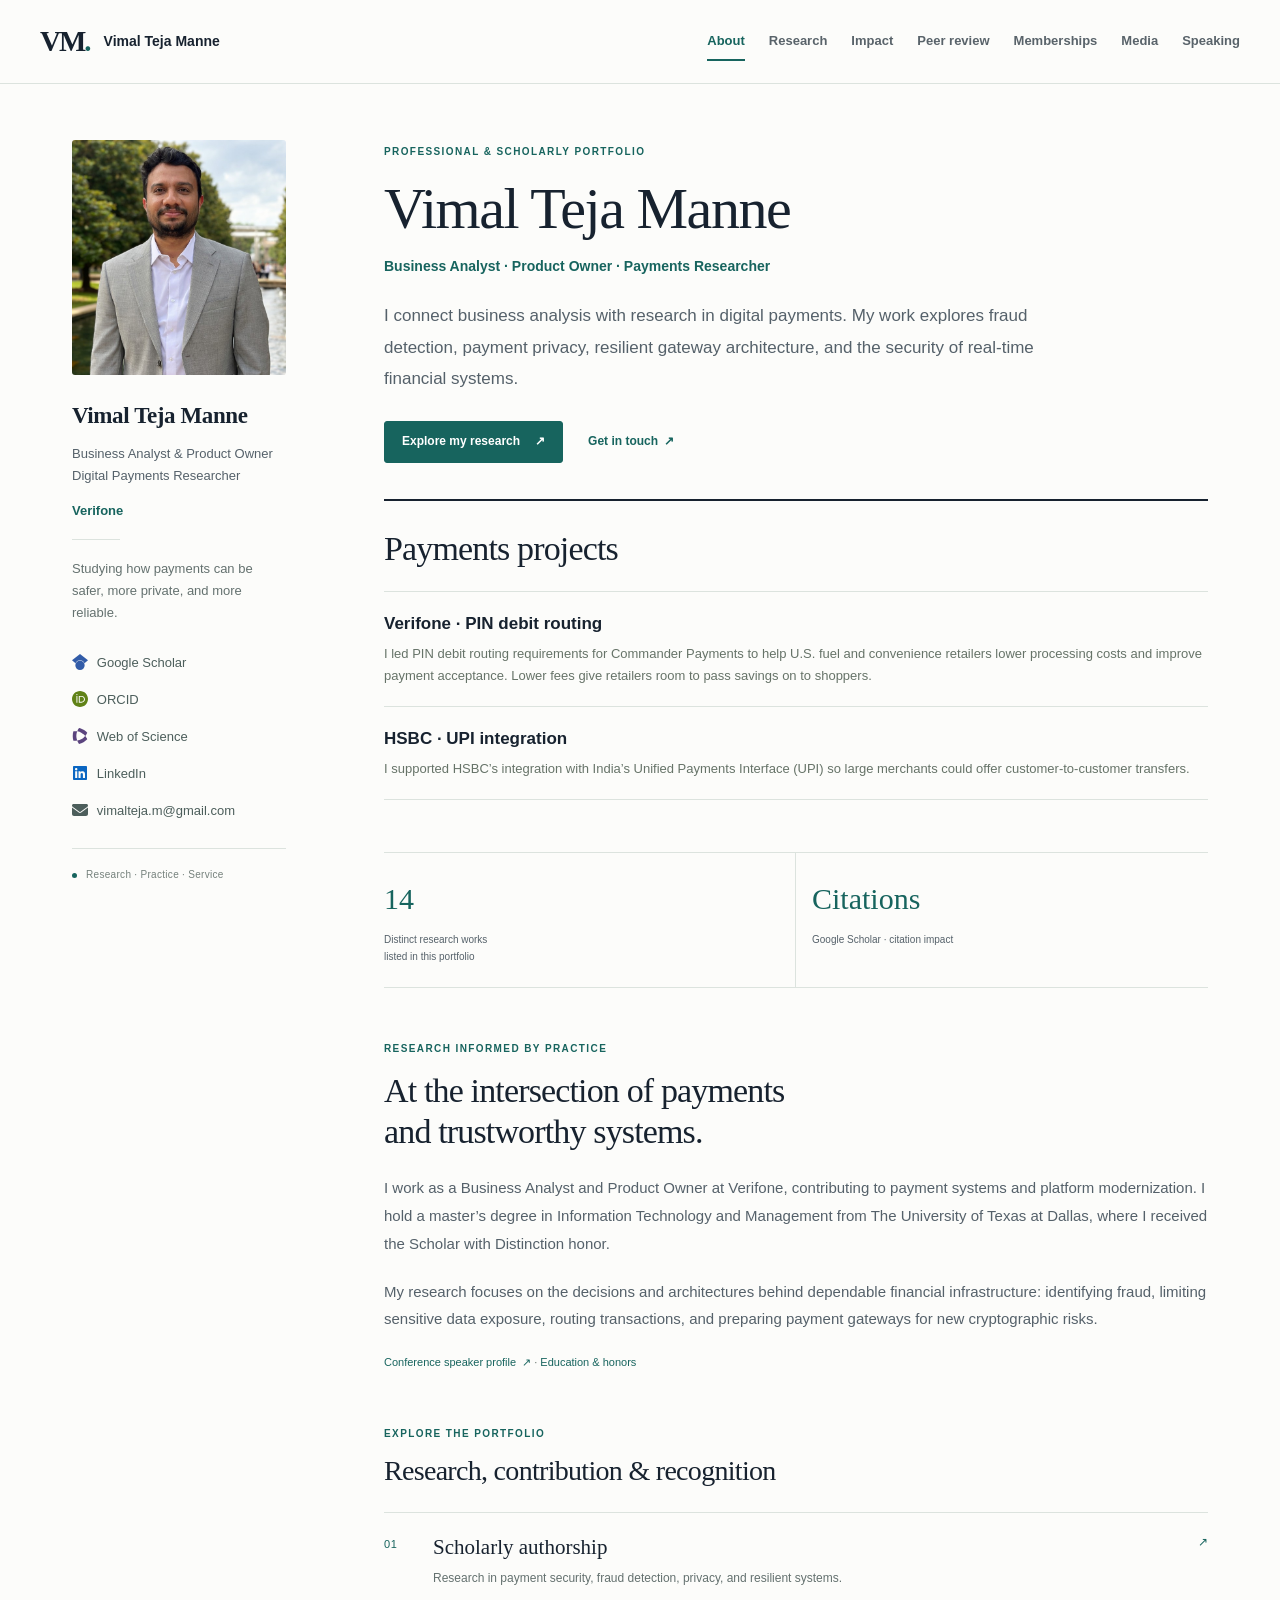
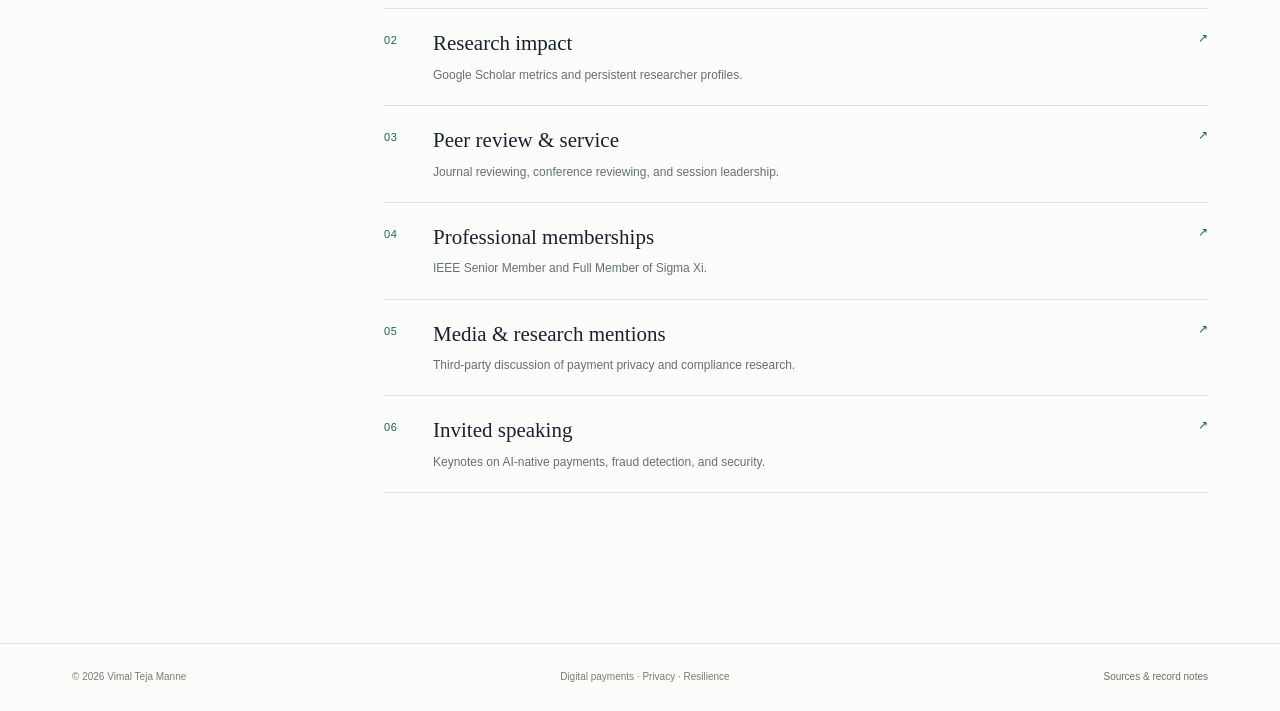
==== index.html @ 601aa654 "Replace fixed citation counts with a refreshable display" ====
<!doctype html><html lang="en"><head><meta charset="utf-8"><meta name="viewport" content="width=device-width,initial-scale=1"><title>About | Vimal Teja Manne</title><meta name="description" content="Vimal Teja Manne's professional and scholarly portfolio: digital payments, fraud detection, privacy, resilient systems, and academic service."><meta property="og:title" content="About | Vimal Teja Manne"><meta property="og:description" content="Digital payments research and practice, with publications, professional service, and speaking."><meta property="og:type" content="website"><link rel="icon" href="./favicon.svg" type="image/svg+xml"><link rel="stylesheet" href="./style.css"><script src="./site.js" defer></script><link rel="canonical" href="https://vimaltejam-prog.github.io/"><meta property="og:url" content="https://vimaltejam-prog.github.io/"><meta property="og:image" content="https://vimaltejam-prog.github.io/vimal-teja-manne.jpg"><link rel="stylesheet" href="./profile-links.css"><script src="./scholar-metrics.js" defer></script></head><body><a class="skip" href="#main">Skip to content</a><header class="masthead"><div class="masthead-inner"><a class="brand" href="./index.html"><span class="monogram">VM<span>.</span></span><span>Vimal Teja Manne</span></a><button class="menu-toggle" aria-expanded="false" aria-controls="main-nav">Menu <span aria-hidden="true">☰</span></button><nav id="main-nav" aria-label="Main navigation"><a href="./index.html" aria-current="page">About</a><a href="./publications.html" >Research</a><a href="./citation-impact.html" >Impact</a><a href="./peer-review.html" >Peer review</a><a href="./memberships.html" >Memberships</a><a href="./media.html" >Media</a><a href="./speaking.html" >Speaking</a></nav></div></header><div class="site-layout"><aside class="profile" aria-label="Profile"><img src="./vimal-teja-manne.jpg" width="240" height="240" alt="Vimal Teja Manne" fetchpriority="high"><a class="profile-name" href="./index.html">Vimal Teja Manne</a><p class="profile-role">Business Analyst &amp; Product Owner<br>Digital Payments Researcher</p><p class="affiliation">Verifone</p><div class="profile-rule"></div><p class="profile-bio">Studying how payments can be safer, more private, and more reliable.</p><ul class="profile-links" aria-label="Profiles and contact"><li><a href="https://scholar.google.com/citations?user=UysVplUAAAAJ&amp;hl=en" target="_blank" rel="noopener noreferrer"><img src="./profile-googlescholar.svg" width="16" height="16" alt=""><span class="profile-link-label">Google Scholar</span></a></li><li><a href="https://orcid.org/0009-0005-9759-9885" target="_blank" rel="noopener noreferrer"><img src="./profile-orcid.svg" width="16" height="16" alt=""><span class="profile-link-label">ORCID</span></a></li><li><a href="https://www.webofscience.com/wos/author/record/PQA-8836-2026" target="_blank" rel="noopener noreferrer"><img src="./profile-webofscience.svg" width="16" height="16" alt=""><span class="profile-link-label">Web of Science</span></a></li><li><a href="https://www.linkedin.com/in/mv9t9/" target="_blank" rel="noopener noreferrer"><img src="./profile-linkedin.svg" width="16" height="16" alt=""><span class="profile-link-label">LinkedIn</span></a></li><li><a href="mailto:vimalteja.m@gmail.com"><img src="./profile-email.svg" width="16" height="16" alt=""><span class="profile-link-label">vimalteja.m@gmail.com</span></a></li></ul><div class="sidebar-note"><span class="dot"></span> Research · Practice · Service</div></aside><main id="main" tabindex="-1"><header class="classic-profile"><p class="eyebrow">Professional &amp; scholarly portfolio</p><h1>Vimal Teja Manne</h1><p class="classic-profile__role">Business Analyst · Product Owner · Payments Researcher</p><p class="classic-profile__summary">I connect business analysis with research in digital payments. My work explores fraud detection, payment privacy, resilient gateway architecture, and the security of real-time financial systems.</p><div class="hero-actions"><a class="button primary" href="./publications.html">Explore my research <span aria-hidden="true">↗</span></a><a class="text-link" href="mailto:vimalteja.m@gmail.com">Get in touch <span aria-hidden="true">↗</span></a></div></header><section class="about-section" aria-labelledby="payment-projects">
  <h2 id="payment-projects">Payments projects</h2>
  <div class="record-list">
    <article class="record">
      <div>
        <h3>Verifone · PIN debit routing</h3>
        <p>I led PIN debit routing requirements for Commander Payments to help U.S. fuel and convenience retailers lower processing costs and improve payment acceptance. Lower fees give retailers room to pass savings on to shoppers.</p>
      </div>
    </article>
    <article class="record">
      <div>
        <h3>HSBC · UPI integration</h3>
        <p>I supported HSBC’s integration with India’s Unified Payments Interface (UPI) so large merchants could offer customer-to-customer transfers.</p>
      </div>
    </article>
  </div>
</section><div class="credential-grid home-research-stats" aria-label="Research highlights"><a href="./publications.html"><strong>14</strong><span>Distinct research works<br>listed in this portfolio</span></a><a href="./citation-impact.html"><strong data-scholar-metric="citations">Citations</strong><span>Google Scholar · citation impact</span></a></div><section class="about-section"><p class="eyebrow">Research informed by practice</p><h2>At the intersection of payments<br class="desktop-break"> and trustworthy systems.</h2><p>I work as a Business Analyst and Product Owner at Verifone, contributing to payment systems and platform modernization. I hold a master’s degree in Information Technology and Management from The University of Texas at Dallas, where I received the Scholar with Distinction honor.</p><p>My research focuses on the decisions and architectures behind dependable financial infrastructure: identifying fraud, limiting sensitive data exposure, routing transactions, and preparing payment gateways for new cryptographic risks.</p><p class="small-source"><a class="" href="https://www.scrs.in/conference/icitai2026/speaker/talk/22765" target="_blank" rel="noopener noreferrer">Conference speaker profile <span aria-hidden="true">↗</span></a> · <a href="./honors.html">Education &amp; honors</a></p></section><section><div class="section-heading"><div><p class="eyebrow">Explore the portfolio</p><h2>Research, contribution &amp; recognition</h2></div></div><div class="evidence-index"><a href="./publications.html"><span class="index-number">01</span><div><h3>Scholarly authorship</h3><p>Research in payment security, fraud detection, privacy, and resilient systems.</p></div><span class="index-arrow" aria-hidden="true">↗</span></a><a href="./citation-impact.html"><span class="index-number">02</span><div><h3>Research impact</h3><p>Google Scholar metrics and persistent researcher profiles.</p></div><span class="index-arrow" aria-hidden="true">↗</span></a><a href="./peer-review.html"><span class="index-number">03</span><div><h3>Peer review & service</h3><p>Journal reviewing, conference reviewing, and session leadership.</p></div><span class="index-arrow" aria-hidden="true">↗</span></a><a href="./memberships.html"><span class="index-number">04</span><div><h3>Professional memberships</h3><p>IEEE Senior Member and Full Member of Sigma Xi.</p></div><span class="index-arrow" aria-hidden="true">↗</span></a><a href="./media.html"><span class="index-number">05</span><div><h3>Media & research mentions</h3><p>Third-party discussion of payment privacy and compliance research.</p></div><span class="index-arrow" aria-hidden="true">↗</span></a><a href="./speaking.html"><span class="index-number">06</span><div><h3>Invited speaking</h3><p>Keynotes on AI-native payments, fraud detection, and security.</p></div><span class="index-arrow" aria-hidden="true">↗</span></a></div></section></main></div><footer><div><span>© 2026 Vimal Teja Manne</span><span>Digital payments · Privacy · Resilience</span><a href="./sources.html">Sources &amp; record notes</a></div></footer></body></html>
---- style.css ----
/* Adapted from the supplied MIT-licensed Academic Pages portfolio. */

:root {
  --portfolio-ink: #17222f;
  --portfolio-accent: #0b6e69;
  --portfolio-accent-dark: #07504c;
  --portfolio-soft: #e9f5f2;
  --portfolio-line: rgba(23, 34, 47, 0.13);
}

.page__title { max-width: 15ch; line-height: 1.08; letter-spacing: -.035em; }
.page__content { color: var(--portfolio-ink); }
.page__content a { text-decoration-thickness: 1px; text-underline-offset: .18em; }
.page-intro { max-width: 720px; font-size: 1.18em !important; line-height: 1.7; color: var(--global-text-color-light); }

.portfolio-hero { padding: clamp(1.5rem, 5vw, 4.5rem) 0 2.5rem; border-bottom: 1px solid var(--portfolio-line); }
.portfolio-hero h1 { max-width: 11ch; margin: .25rem 0 1rem; font-size: clamp(2.6rem, 7vw, 5.5rem); line-height: .98; letter-spacing: -.055em; }
.eyebrow { margin: 0 !important; color: var(--portfolio-accent); font-size: .76rem !important; font-weight: 800; letter-spacing: .12em; text-transform: uppercase; }
.hero-copy { max-width: 680px; font-size: clamp(1.05rem, 2vw, 1.35rem) !important; line-height: 1.6; color: var(--global-text-color-light); }
.hero-actions { display: flex; flex-wrap: wrap; gap: .75rem; margin-top: 1.75rem; }
.button { display: inline-flex; align-items: center; justify-content: center; min-height: 46px; padding: .75rem 1.1rem; border: 1px solid var(--portfolio-accent); border-radius: 999px; font-weight: 750; text-decoration: none !important; transition: transform .18s ease, background .18s ease; }
.button:hover { transform: translateY(-2px); }
.button--primary { background: var(--portfolio-accent); color: #fff !important; }
.button--primary:hover { background: var(--portfolio-accent-dark); }
.button--secondary { color: var(--portfolio-accent) !important; }

.metric-grid { display: grid; grid-template-columns: repeat(4, 1fr); gap: 1px; margin: 0 0 3.5rem; background: var(--portfolio-line); border-bottom: 1px solid var(--portfolio-line); }
.metric-card { min-width: 0; padding: 1.35rem .75rem; background: var(--global-bg-color); text-decoration: none !important; }
.metric-card strong { display: block; color: var(--portfolio-accent); font-size: 1.8rem; line-height: 1; }
.metric-card span { display: block; margin-top: .55rem; color: var(--global-text-color-light); font-size: .75rem; }
.focus-grid { display: grid; grid-template-columns: repeat(3, 1fr); gap: 1rem; margin: 1.5rem 0 3.5rem; }
.focus-card { padding: 1.4rem; border: 1px solid var(--portfolio-line); border-radius: 14px; background: var(--global-bg-color); }
.focus-card h3 { margin: .7rem 0 .5rem; }
.focus-card p { margin: 0 !important; color: var(--global-text-color-light); font-size: .9rem !important; line-height: 1.6; }
.focus-number { color: var(--portfolio-accent); font-size: .75rem; font-weight: 800; letter-spacing: .1em; }
.recognition-list { margin: 1.5rem 0 3.5rem; border-top: 1px solid var(--portfolio-line); }
.recognition-list a { display: grid; grid-template-columns: 90px 1fr auto; gap: 1rem; align-items: center; padding: 1.1rem 0; border-bottom: 1px solid var(--portfolio-line); text-decoration: none !important; }
.recognition-list a > span:first-child { color: var(--portfolio-accent); font-size: .76rem; font-weight: 800; text-transform: uppercase; }
.tag-list { display: flex; flex-wrap: wrap; gap: .55rem; margin: 1.25rem 0 3.5rem; }
.tag-list span { padding: .48rem .72rem; border: 1px solid var(--portfolio-line); border-radius: 999px; font-size: .82rem; }
.service-metrics { margin-top: 2rem; }
.service-list { margin: 1.5rem 0 3.5rem; border-top: 1px solid var(--portfolio-line); }
.service-item { display: grid; grid-template-columns: 90px 1fr; gap: 1.25rem; padding: 1.35rem 0; border-bottom: 1px solid var(--portfolio-line); }
.service-year { color: var(--portfolio-accent); font-size: .84rem; font-weight: 850; }
.service-item h3 { margin: .3rem 0 .25rem; }
.service-item p:last-child { margin: 0; color: var(--global-text-color-light); font-size: .88rem; }
.evidence-card { margin: 1.2rem 0; padding: clamp(1.25rem, 3vw, 1.75rem); border: 1px solid var(--portfolio-line); border-radius: 14px; background: var(--global-bg-color); }
.evidence-card__header { display: flex; align-items: flex-start; justify-content: space-between; gap: 1.25rem; margin-bottom: 1rem; }
.evidence-card__header h3 { margin: .3rem 0 0; }
.evidence-card h4 { margin: 1.2rem 0 .5rem; }
.evidence-card > p { color: var(--global-text-color-light); }
.evidence-link { flex: 0 0 auto; color: var(--portfolio-accent); font-size: .78rem; font-weight: 800; text-decoration: none !important; }
.evidence-note { flex: 0 0 auto; color: var(--global-text-color-light); font-size: .75rem; font-weight: 700; }
.evidence-actions { display: grid; grid-template-columns: repeat(auto-fit, minmax(185px, 1fr)); gap: .65rem; margin: .8rem 0 1.2rem; }
.evidence-actions a { display: block; padding: .75rem .85rem; border: 1px solid var(--portfolio-line); border-radius: 8px; text-decoration: none !important; }
.evidence-actions a:hover { border-color: var(--portfolio-accent); }
.evidence-actions span { display: block; margin-bottom: .2rem; color: var(--portfolio-accent); font-size: .68rem; font-weight: 800; letter-spacing: .08em; text-transform: uppercase; }
.evidence-actions strong { display: block; color: var(--portfolio-ink); font-size: .82rem; line-height: 1.35; }
.review-paper-list { margin: .65rem 0 0; padding-left: 1.25rem; }
.review-paper-list li { margin: .48rem 0; line-height: 1.45; }
.linked-papers a, .review-paper-list a { color: var(--global-text-color); text-decoration-thickness: 1px; }
.evidence-disclosure { margin-top: 3rem; padding: 1.5rem; border-left: 4px solid var(--portfolio-accent); background: var(--portfolio-soft); color: #17222f; }
.evidence-disclosure h2 { margin-top: 0; border: 0; }
.evidence-disclosure p { margin-bottom: 0; }
.contact-band { display: flex; gap: 2rem; align-items: center; justify-content: space-between; margin-top: 3.5rem; padding: clamp(1.5rem, 4vw, 2.5rem); border-radius: 16px; background: var(--portfolio-soft); }
.contact-band h2 { max-width: 650px; margin: .35rem 0 0; padding: 0; border: 0; color: #17222f; font-size: clamp(1.35rem, 3vw, 2rem); }
.classic-profile { max-width: 780px; margin-bottom: 2.75rem; padding: 1.5rem 0 2rem; border-bottom: 2px solid var(--portfolio-ink); }
.classic-profile h1 { max-width: none; margin: .35rem 0 .45rem; font-family: Georgia, 'Times New Roman', serif; font-size: clamp(2.1rem, 5vw, 3.6rem); font-weight: 600; line-height: 1.08; letter-spacing: -.025em; }
.classic-profile__role { margin: 0 0 1.25rem !important; color: var(--portfolio-accent); font-size: .95rem !important; font-weight: 750; }
.classic-profile__summary { max-width: 730px; margin: 0 !important; color: var(--global-text-color-light); font-size: 1.04rem !important; line-height: 1.7; }
.credential-grid { display: grid; grid-template-columns: repeat(4, 1fr); gap: 1px; margin: 1.2rem 0 3rem; border: 1px solid var(--portfolio-line); background: var(--portfolio-line); }
.credential-grid a { padding: 1.1rem; background: var(--global-bg-color); text-decoration: none !important; }
.credential-grid strong { display: block; color: var(--portfolio-ink); font-family: Georgia, 'Times New Roman', serif; font-size: 1.7rem; }
.credential-grid span { display: block; margin-top: .35rem; color: var(--global-text-color-light); font-size: .72rem; line-height: 1.35; }
.evidence-index { margin: 1.25rem 0 3rem; border-top: 1px solid var(--portfolio-line); }
.evidence-index a { display: grid; grid-template-columns: 145px 1fr 90px; gap: 1rem; padding: 1.05rem 0; border-bottom: 1px solid var(--portfolio-line); text-decoration: none !important; }
.evidence-index a > span:first-child { color: var(--portfolio-accent); font-size: .75rem; font-weight: 800; text-transform: uppercase; }
.evidence-index a > span:last-child { text-align: right; color: var(--global-text-color-light); font-size: .72rem; }
.qualification-list { margin: 1.25rem 0 3rem; border-top: 1px solid var(--portfolio-line); }
.qualification-list div { display: grid; grid-template-columns: 120px 1fr; gap: 1.25rem; padding: 1rem 0; border-bottom: 1px solid var(--portfolio-line); }
.qualification-list dt { color: var(--portfolio-accent); font-size: .76rem; font-weight: 800; text-transform: uppercase; }
.qualification-list dd { margin: 0; line-height: 1.55; }
.professional-links { display: flex; flex-wrap: wrap; gap: .45rem .7rem; }
.documentation-statement { margin-top: 2.5rem !important; padding: 1rem 1.15rem; border-left: 3px solid var(--portfolio-accent); background: var(--portfolio-soft); color: #17222f; font-size: .84rem !important; }

@media (max-width: 760px) {
  .metric-grid { grid-template-columns: repeat(2, 1fr); }
  .focus-grid { grid-template-columns: 1fr; }
  .recognition-list a { grid-template-columns: 70px 1fr auto; gap: .65rem; }
  .service-item { grid-template-columns: 58px 1fr; gap: .8rem; }
  .evidence-card__header { flex-direction: column; gap: .65rem; }
  .contact-band { align-items: flex-start; flex-direction: column; }
  .credential-grid { grid-template-columns: repeat(2, 1fr); }
  .evidence-index a { grid-template-columns: 1fr; gap: .35rem; }
  .evidence-index a > span:last-child { text-align: left; }
  .qualification-list div { grid-template-columns: 1fr; gap: .3rem; }
}
/* Portable layout and responsive typography. */
:root{--global-bg-color:#fcfcfa;--global-text-color:#17222f;--global-text-color-light:#55616a;--portfolio-accent:#17645e;--portfolio-accent-dark:#104b47;--portfolio-line:#dce3de;--portfolio-soft:#eef4f0;color-scheme:light}
*{box-sizing:border-box}html{scroll-behavior:smooth}body{margin:0;background:var(--global-bg-color);color:var(--portfolio-ink);font:16px/1.65 -apple-system,BlinkMacSystemFont,"Segoe UI",sans-serif}a{color:var(--portfolio-accent);text-underline-offset:4px}a:hover{color:var(--portfolio-accent-dark)}button,input{font:inherit}button,a,input{ -webkit-tap-highlight-color:transparent}a:focus-visible,button:focus-visible,input:focus-visible{outline:3px solid #bb7b30;outline-offset:5px}h1,h2,h3,p{margin-top:0}h1,h2{font-family:Georgia,"Times New Roman",serif;font-weight:500;letter-spacing:-.025em;line-height:1.2}h2{font-size:30px;margin-bottom:20px}h3{font-size:17px;line-height:1.4}p{margin-bottom:20px}a span[aria-hidden]{display:inline-block;margin-left:3px}main{min-width:0}main:focus{outline:0}.skip{position:fixed;left:12px;top:-80px;z-index:20;padding:10px;background:white}.skip:focus{top:12px}.masthead{border-bottom:1px solid var(--portfolio-line);background:#fcfcfa}.masthead-inner{max-width:1280px;margin:auto;padding:22px 40px;display:flex;align-items:center;justify-content:space-between;gap:25px}.brand{display:flex;align-items:center;gap:14px;text-decoration:none;color:var(--portfolio-ink);font-size:14px;font-weight:650;white-space:nowrap}.monogram{font:600 29px/1 Georgia,serif;letter-spacing:-2px}.monogram span{color:var(--portfolio-accent)}nav{display:flex;gap:24px}nav a{padding:8px 0;color:#59636a;text-decoration:none;font-size:13px;font-weight:550;border-bottom:2px solid transparent}nav a:hover,nav a[aria-current]{color:var(--portfolio-accent);border-color:var(--portfolio-accent)}.menu-toggle{display:none}.site-layout{display:grid;grid-template-columns:240px minmax(0,1fr);gap:72px;max-width:1200px;margin:0 auto;padding:56px 32px 100px}.profile{align-self:start;position:sticky;top:32px}.profile>img{display:block;width:214px;height:235px;object-fit:cover;object-position:50% 30%;border-radius:3px;margin-bottom:22px}.profile-name{display:block;font-family:Georgia,serif;font-size:23px;font-weight:600;color:var(--portfolio-ink);text-decoration:none;letter-spacing:-.4px}.profile-role{font-size:13px;line-height:1.7;color:#55616a;margin:8px 0 12px}.affiliation{font-size:13px;color:var(--portfolio-accent);font-weight:650;margin:0 0 18px}.profile-rule{height:1px;background:var(--portfolio-line);width:48px;margin-bottom:18px}.profile-bio{font-size:13px;color:#64716f;max-width:205px;line-height:1.7}.profile-links{list-style:none;padding:0;margin:22px 0}.profile-links li{margin:9px 0;font-size:13px}.profile-links a{text-decoration:none;color:#4c5e5b;display:flex;justify-content:space-between;max-width:187px}.profile-links a:hover{color:var(--portfolio-accent);text-decoration:underline}.sidebar-note{font-size:10px;letter-spacing:.03em;color:#75817c;border-top:1px solid var(--portfolio-line);padding-top:18px;max-width:214px}.dot{display:inline-block;width:5px;height:5px;background:var(--portfolio-accent);border-radius:50%;margin-right:6px}.classic-profile{padding:3px 0 36px;margin-bottom:28px;max-width:none}.classic-profile h1{font-size:58px;line-height:1.1;margin:17px 0 14px;font-weight:500}.classic-profile__role{font-size:14px!important;line-height:1.65;font-weight:600;margin-bottom:22px!important}.classic-profile__summary{font-size:17px!important;line-height:1.85;max-width:690px}.eyebrow{font-size:10px!important;letter-spacing:.14em;line-height:1.7;font-weight:700;color:var(--portfolio-accent)}.hero-actions{margin-top:26px;gap:25px;align-items:center}.button{border-radius:3px;padding:10px 17px;font-size:12px;min-height:42px;gap:12px}.primary{background:var(--portfolio-accent);color:#fff}.primary:hover{background:var(--portfolio-accent-dark);color:white}.text-link{font-size:12px;font-weight:650;text-decoration:none}.text-link:hover{text-decoration:underline}.credential-grid{border:none;border-top:1px solid var(--portfolio-line);border-bottom:1px solid var(--portfolio-line);margin:0 0 52px;gap:0;background:transparent}.credential-grid a{padding:21px 16px 22px;border-right:1px solid var(--portfolio-line);background:transparent}.credential-grid a:first-child{padding-left:0}.credential-grid a:last-child{border:0}.credential-grid strong{font-size:30px;font-weight:500;color:var(--portfolio-accent);white-space:nowrap}.credential-grid span{font-size:10px;line-height:1.7;margin-top:7px}.about-section{margin-bottom:52px}.about-section h2{margin:14px 0 22px;font-size:34px}.about-section>p:not(.eyebrow):not(.small-source){font-size:15px;line-height:1.85;color:#55616a}.small-source{font-size:11px;color:#6a7771;line-height:1.8}.small-source a{font-size:11px;text-decoration:none}.section-heading h2{font-size:28px;margin-top:12px}.evidence-index{margin-top:24px;margin-bottom:50px}.evidence-index a{grid-template-columns:34px 1fr 25px;gap:15px;padding:20px 0;align-items:start}.evidence-index a>span:first-child{font-size:11px;font-weight:500;letter-spacing:.06em;padding-top:2px}.evidence-index a h3{font-family:Georgia,serif;font-weight:500;font-size:21px;margin:0 0 6px;color:var(--portfolio-ink)}.evidence-index a p{font-size:12px;color:#64716f;margin:0;line-height:1.7}.evidence-index a:hover h3{color:var(--portfolio-accent)}.evidence-index a>.index-arrow{font-size:20px;color:var(--portfolio-accent)!important}.featured{background:var(--portfolio-soft);padding:30px 34px;border-left:3px solid var(--portfolio-accent)}.featured-header{display:flex;justify-content:space-between;align-items:start;gap:22px}.featured h2{font-size:30px;margin:12px 0 20px}.featured p:not(.eyebrow){font-size:14px;color:#55616a;max-width:590px}.feature-label{font-size:8px;letter-spacing:.05em;color:#63766b;max-width:110px;padding-top:18px;line-height:1.8}.page-heading{padding:3px 0 30px;border-bottom:2px solid var(--portfolio-ink);margin-bottom:35px}.page-heading h1{font-size:49px;margin:16px 0 22px}.intro{font-size:16px;line-height:1.85;color:#55616a;max-width:680px;margin-bottom:0}.research-toolbar{margin-bottom:12px}.search-label{display:block;font-size:12px;font-weight:650;margin-bottom:8px}input[type=search]{width:100%;border:1px solid #cbd6ce;background:#fff;border-radius:3px;padding:12px 14px;color:var(--portfolio-ink);font-size:13px}.filters{display:flex;gap:9px;flex-wrap:wrap;margin-top:17px}.filters button{border:1px solid #cbd6ce;background:transparent;padding:7px 12px;border-radius:3px;color:#52645a;font-size:11px;cursor:pointer}.filters button.active{color:white;background:var(--portfolio-accent);border-color:var(--portfolio-accent)}#results-count{font-size:11px;color:#68756e;margin:14px 0}.publication{padding:28px 0 30px;border-top:1px solid var(--portfolio-line)}.publication h2{font-size:24px;margin:12px 0;line-height:1.4}.publication h2 a{color:var(--portfolio-ink);text-decoration:none}.publication h2 a:hover{color:var(--portfolio-accent)}.publication h2 a span{font-family:Arial,sans-serif;font-size:16px;color:var(--portfolio-accent)}.pub-meta{display:flex;gap:15px;align-items:center;color:var(--portfolio-accent);font-size:10px;letter-spacing:.04em;flex-wrap:wrap}.type-tag{background:var(--portfolio-soft);padding:3px 8px;font-size:9px}.authors{font-size:12px;color:#52605a;margin-bottom:6px}.venue{font-size:12px;color:#68756e;margin-bottom:14px}.pub-summary{font-size:14px;color:#52605a}.pub-links{display:flex;gap:16px;flex-wrap:wrap;align-items:center;font-size:11px}.pub-links>a{text-decoration:none;font-weight:650}.doi{font-size:10px;color:#718077;overflow-wrap:anywhere}.documentation-statement{font-size:12px!important;line-height:1.8;border-left-width:2px;padding:16px 20px;margin:40px 0 0!important}.impact-metrics{display:grid;grid-template-columns:repeat(3,1fr);border-top:1px solid var(--portfolio-line);border-bottom:1px solid var(--portfolio-line);margin-top:10px}.impact-metrics a{padding:25px 16px;text-decoration:none;border-right:1px solid var(--portfolio-line)}.impact-metrics a:last-child{border:0}.impact-metrics strong{font-family:Georgia,serif;display:block;font-size:50px;font-weight:500}.impact-metrics span{font-size:12px;color:#627168}.metric-date{font-size:11px;color:#748177;margin:12px 0 42px}.record-list{border-top:1px solid var(--portfolio-line);margin:22px 0 42px}.record{display:flex;justify-content:space-between;gap:25px;padding:20px 0;border-bottom:1px solid var(--portfolio-line);align-items:start}.record>a{font-size:14px;text-decoration:none;font-weight:600}.record>span{font-size:11px;color:#66776a}.record h3{margin:0 0 7px}.record p{margin:0;font-size:13px;color:#667368}.note{background:var(--portfolio-soft);padding:26px 30px;margin-top:35px}.note h2{font-size:25px;margin:10px 0 16px}.note p:not(.eyebrow){font-size:14px;margin-bottom:0;color:#52645b}.note a{display:inline-block;margin-top:15px}.service-item{grid-template-columns:65px 1fr;padding:26px 0;margin-bottom:0;border-bottom:1px solid var(--portfolio-line)}.service-item h2{font-size:25px}.service-item h3{font-size:20px;font-family:Georgia,serif;font-weight:500}.service-item p{font-size:14px;color:#5d6b61;margin-bottom:12px}.service-item .small-source{font-size:11px;margin-bottom:0}.evidence-card{border-radius:3px;padding:28px 30px;margin:24px 0}.evidence-card h2{font-size:29px;margin:12px 0 16px}.evidence-card>p:not(.eyebrow){font-size:14px}.badge{display:inline-block;padding:3px 10px;background:var(--portfolio-soft);color:var(--portfolio-accent);font-size:11px;margin-bottom:20px}.facts{font-size:12px;margin:20px 0}.facts div{display:flex;gap:20px;border-top:1px solid var(--portfolio-line);padding:10px 0}.facts dt{width:125px;color:#69756d}.facts dd{margin:0;font-weight:550}.media-item{padding:6px 0 35px;margin:0 0 35px;border-bottom:1px solid var(--portfolio-line)}.media-item h2{font-size:28px;margin:16px 0;line-height:1.35}.media-item h2 a{color:var(--portfolio-ink);text-decoration:none}.media-item h2 a:hover{color:var(--portfolio-accent)}.media-item>p:not(.authors):not(.reference-label):not(.reference-title){font-size:14px;color:#5a685f}.reference-label{margin:20px 0 6px;font-size:9px;letter-spacing:.08em;text-transform:uppercase;color:var(--portfolio-accent)}.reference-title{font-size:12px;margin-bottom:22px;color:#647168}.talk{border-bottom:1px solid var(--portfolio-line);padding:5px 0 30px;margin-bottom:30px}.talk h2{font-size:28px;line-height:1.4;margin:13px 0}.talk .eyebrow span{color:#748174;font-weight:500}.talk>p:not(.eyebrow){font-size:14px;color:#607064}.talk-venue{font-weight:650}.education{padding:5px 0 30px}.education h2{font-size:32px;margin:14px 0}main>h2{margin-top:32px}main>p{font-size:14px;color:#58685c;line-height:1.85}footer{border-top:1px solid var(--portfolio-line);font-size:10px;color:#728073}footer>div{max-width:1200px;margin:auto;padding:25px 32px;display:flex;gap:25px;justify-content:space-between}footer a{color:#637468;text-decoration:none}[hidden]{display:none!important}
@media(min-width:1450px){.site-layout{gap:90px;max-width:1250px}.masthead-inner{max-width:1330px}}
@media(max-width:1050px){.site-layout{gap:42px;grid-template-columns:205px minmax(0,1fr)}.masthead-inner{padding:19px 28px;gap:18px}.brand>span:last-child{display:none}nav{gap:20px}.profile>img{width:190px;height:210px}.profile-name{font-size:21px}.classic-profile h1{font-size:49px}.credential-grid a{padding:19px 10px}.credential-grid strong{font-size:27px}}
@media(max-width:760px){.masthead-inner{padding:16px 22px;flex-wrap:wrap}.brand>span:last-child{display:block;font-size:12px}.monogram{font-size:26px}.menu-toggle{display:block;border:0;background:none;color:var(--portfolio-accent);padding:6px 0;font-size:12px;cursor:pointer}nav{display:none;flex-basis:100%;gap:5px 20px;flex-wrap:wrap;padding-top:10px}nav.open{display:flex}nav a{font-size:12px}.site-layout{grid-template-columns:1fr;gap:36px;padding:28px 22px 60px}.profile{position:static;display:grid;grid-template-columns:100px 1fr;column-gap:20px;border-bottom:1px solid var(--portfolio-line);padding-bottom:24px}.profile>img{grid-column:1;grid-row:1/5;width:100px;height:116px;margin:0;object-position:center 25%}.profile-name{grid-column:2;font-size:23px;line-height:1.3;align-self:end}.profile-role{grid-column:2;font-size:11px;margin:6px 0}.affiliation{grid-column:2;font-size:11px;margin:0}.profile-rule,.profile-bio,.sidebar-note{display:none}.profile-links{grid-column:1/-1;display:flex;gap:10px 18px;flex-wrap:wrap;margin:18px 0 0}.profile-links li{font-size:10px;margin:0}.profile-links a span{display:none}.classic-profile{padding-top:0;margin-bottom:22px}.classic-profile h1{font-size:43px;margin:13px 0}.classic-profile__role{font-size:12px!important}.classic-profile__summary{font-size:15px!important;line-height:1.85}.eyebrow{font-size:9px!important}.hero-actions{gap:20px;margin-top:23px}.credential-grid{grid-template-columns:repeat(2,1fr);margin-bottom:34px}.credential-grid a{padding:19px 17px!important;border-bottom:1px solid var(--portfolio-line)}.credential-grid a:nth-child(2){border-right:0}.credential-grid a:nth-child(3){border-bottom:0}.credential-grid a:last-child{border:0}.credential-grid strong{font-size:29px}.credential-grid span{font-size:10px}.about-section h2{font-size:29px}.about-section{margin-bottom:34px}.about-section>p:not(.eyebrow):not(.small-source){font-size:14px}.desktop-break{display:none}.section-heading h2{font-size:26px}.evidence-index a{grid-template-columns:25px 1fr 20px;gap:9px}.evidence-index a>span:last-child{text-align:right}.evidence-index a h3{font-size:20px}.evidence-index a p{font-size:12px}.featured{padding:25px 23px}.featured-header{display:block}.featured h2{font-size:28px}.feature-label{display:block;padding:0;margin:0 0 15px;max-width:none}.featured p:not(.eyebrow){font-size:13px}.page-heading h1{font-size:40px}.intro{font-size:15px}.publication h2{font-size:23px}.pub-summary{font-size:13px}.record{gap:15px;flex-direction:column}.record>span{font-size:10px}.evidence-card{padding:24px 22px}.evidence-card h2{font-size:26px}.media-item h2,.talk h2{font-size:26px}.impact-metrics strong{font-size:42px}.impact-metrics a{padding:20px 12px}.impact-metrics span{font-size:10px}.note{padding:22px}.facts dt{width:110px}.facts div{gap:10px}footer>div{padding:20px 22px;flex-wrap:wrap;gap:8px 20px}footer>div>span:nth-child(2){display:none}.documentation-statement{font-size:11px!important}}
@media(prefers-reduced-motion:reduce){html{scroll-behavior:auto}*{transition:none!important}}

.home-research-stats {
  grid-template-columns: repeat(2, minmax(0, 1fr));
}

.review-profile-links {
  display: flex;
  flex-wrap: wrap;
  gap: 0.55rem 1.25rem;
}

.review-list {
  border-top: 1px solid var(--portfolio-line);
  margin-bottom: 2.75rem;
}

.review-entry {
  border-bottom: 1px solid var(--portfolio-line);
}

.review-entry summary {
  display: grid;
  grid-template-columns: 0.5rem minmax(0, 1fr) auto;
  align-items: baseline;
  column-gap: 1rem;
  padding: 1rem 0.5rem;
  cursor: pointer;
}

.review-entry summary::-webkit-details-marker {
  display: none;
}

.review-entry summary::before {
  content: '';
  width: 0.35rem;
  height: 0.35rem;
  align-self: center;
  border: solid var(--portfolio-accent);
  border-width: 0 2px 2px 0;
  transform: rotate(-45deg);
}

.review-entry[open] summary::before {
  transform: rotate(45deg);
}

.review-entry summary:hover {
  background: var(--portfolio-soft);
}

.review-entry summary:focus-visible {
  outline: 3px solid #bb7b30;
  outline-offset: 2px;
}

.review-entry summary span {
  color: var(--portfolio-accent);
  font-size: 0.8rem;
  font-weight: 650;
  text-align: right;
}

.review-detail {
  padding: 0 0.5rem 1rem 2rem;
  color: var(--global-text-color-light);
  font-size: 0.875rem;
}

.review-detail p {
  margin: 0;
}

.review-detail p + p {
  margin-top: 0.35rem;
}

@media (max-width: 760px) {
  .home-research-stats a {
    border-bottom: 0;
  }

  .review-entry summary {
    column-gap: 0.55rem;
    font-size: 0.9rem;
  }

  .review-entry summary span {
    font-size: 0.75rem;
  }

  .review-detail {
    padding-left: 1.55rem;
  }
}
---- profile-links.css ----
.profile-links li {
  margin: 5px 0;
}

.profile-links a {
  display: flex;
  align-items: center;
  justify-content: flex-start;
  gap: 0.55rem;
  max-width: none;
  width: fit-content;
  min-height: 32px;
}

.profile-links a img {
  display: block;
  flex: 0 0 16px;
  width: 16px;
  height: 16px;
}

.profile-links a .profile-link-label {
  display: inline;
  overflow-wrap: anywhere;
}

@media (max-width: 760px) {
  .profile-links {
    gap: 2px 1rem;
  }

  .profile-links li {
    margin: 0;
    font-size: 0.75rem;
  }
}
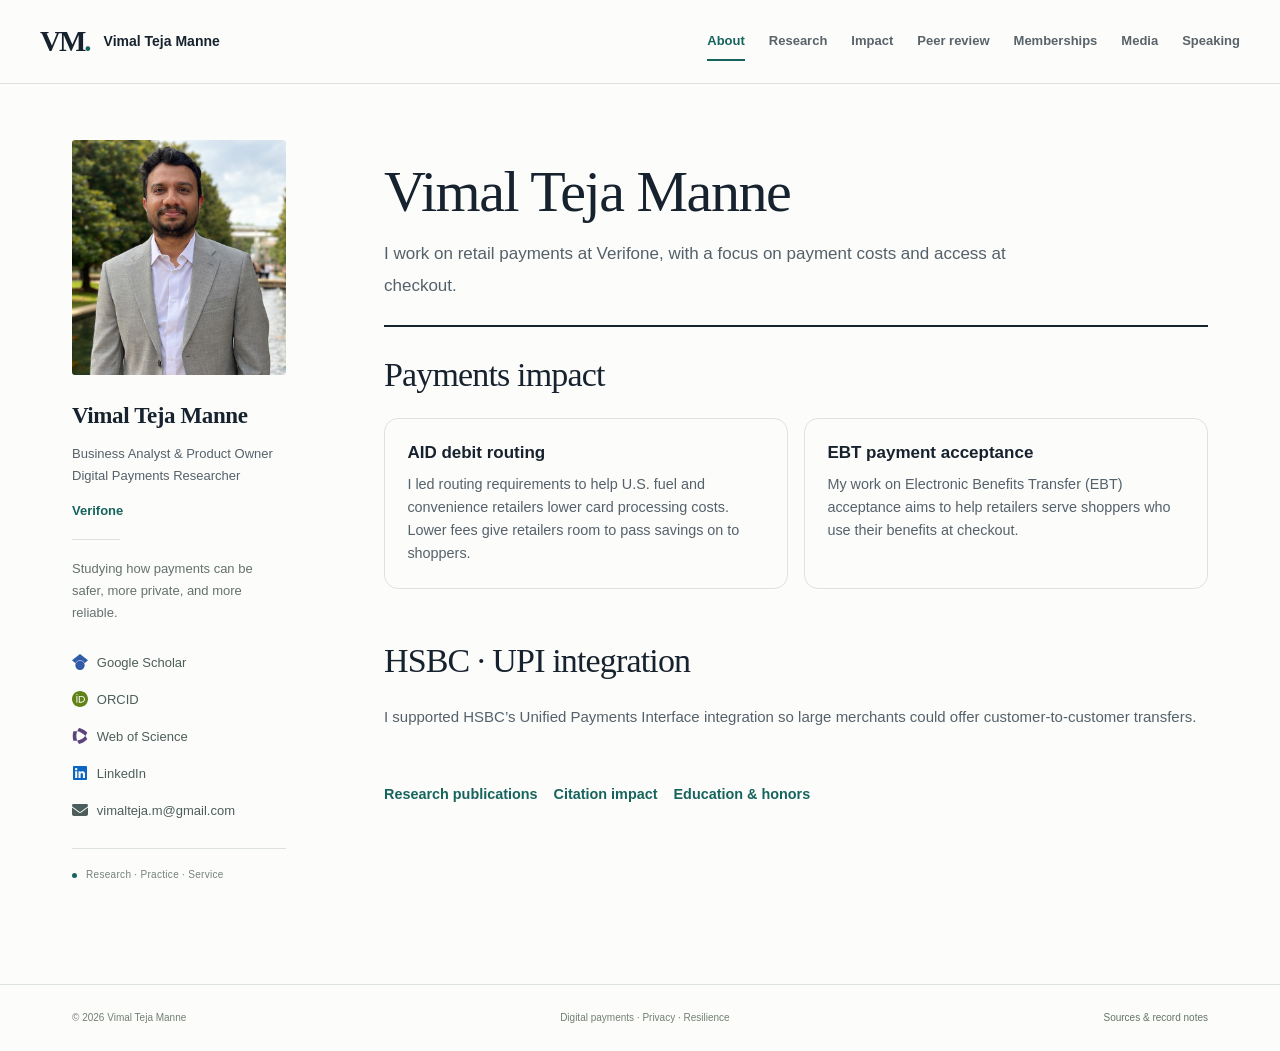
==== commit 19948081: "Lead homepage with AID and EBT impact" ====
--- a/index.html
+++ b/index.html
@@ -1,17 +1,28 @@
-<!doctype html><html lang="en"><head><meta charset="utf-8"><meta name="viewport" content="width=device-width,initial-scale=1"><title>About | Vimal Teja Manne</title><meta name="description" content="Vimal Teja Manne's professional and scholarly portfolio: digital payments, fraud detection, privacy, resilient systems, and academic service."><meta property="og:title" content="About | Vimal Teja Manne"><meta property="og:description" content="Digital payments research and practice, with publications, professional service, and speaking."><meta property="og:type" content="website"><link rel="icon" href="./favicon.svg" type="image/svg+xml"><link rel="stylesheet" href="./style.css"><script src="./site.js" defer></script><link rel="canonical" href="https://vimaltejam-prog.github.io/"><meta property="og:url" content="https://vimaltejam-prog.github.io/"><meta property="og:image" content="https://vimaltejam-prog.github.io/vimal-teja-manne.jpg"><link rel="stylesheet" href="./profile-links.css"><script src="./scholar-metrics.js" defer></script></head><body><a class="skip" href="#main">Skip to content</a><header class="masthead"><div class="masthead-inner"><a class="brand" href="./index.html"><span class="monogram">VM<span>.</span></span><span>Vimal Teja Manne</span></a><button class="menu-toggle" aria-expanded="false" aria-controls="main-nav">Menu <span aria-hidden="true">☰</span></button><nav id="main-nav" aria-label="Main navigation"><a href="./index.html" aria-current="page">About</a><a href="./publications.html" >Research</a><a href="./citation-impact.html" >Impact</a><a href="./peer-review.html" >Peer review</a><a href="./memberships.html" >Memberships</a><a href="./media.html" >Media</a><a href="./speaking.html" >Speaking</a></nav></div></header><div class="site-layout"><aside class="profile" aria-label="Profile"><img src="./vimal-teja-manne.jpg" width="240" height="240" alt="Vimal Teja Manne" fetchpriority="high"><a class="profile-name" href="./index.html">Vimal Teja Manne</a><p class="profile-role">Business Analyst &amp; Product Owner<br>Digital Payments Researcher</p><p class="affiliation">Verifone</p><div class="profile-rule"></div><p class="profile-bio">Studying how payments can be safer, more private, and more reliable.</p><ul class="profile-links" aria-label="Profiles and contact"><li><a href="https://scholar.google.com/citations?user=UysVplUAAAAJ&amp;hl=en" target="_blank" rel="noopener noreferrer"><img src="./profile-googlescholar.svg" width="16" height="16" alt=""><span class="profile-link-label">Google Scholar</span></a></li><li><a href="https://orcid.org/0009-0005-9759-9885" target="_blank" rel="noopener noreferrer"><img src="./profile-orcid.svg" width="16" height="16" alt=""><span class="profile-link-label">ORCID</span></a></li><li><a href="https://www.webofscience.com/wos/author/record/PQA-8836-2026" target="_blank" rel="noopener noreferrer"><img src="./profile-webofscience.svg" width="16" height="16" alt=""><span class="profile-link-label">Web of Science</span></a></li><li><a href="https://www.linkedin.com/in/mv9t9/" target="_blank" rel="noopener noreferrer"><img src="./profile-linkedin.svg" width="16" height="16" alt=""><span class="profile-link-label">LinkedIn</span></a></li><li><a href="mailto:vimalteja.m@gmail.com"><img src="./profile-email.svg" width="16" height="16" alt=""><span class="profile-link-label">vimalteja.m@gmail.com</span></a></li></ul><div class="sidebar-note"><span class="dot"></span> Research · Practice · Service</div></aside><main id="main" tabindex="-1"><header class="classic-profile"><p class="eyebrow">Professional &amp; scholarly portfolio</p><h1>Vimal Teja Manne</h1><p class="classic-profile__role">Business Analyst · Product Owner · Payments Researcher</p><p class="classic-profile__summary">I connect business analysis with research in digital payments. My work explores fraud detection, payment privacy, resilient gateway architecture, and the security of real-time financial systems.</p><div class="hero-actions"><a class="button primary" href="./publications.html">Explore my research <span aria-hidden="true">↗</span></a><a class="text-link" href="mailto:vimalteja.m@gmail.com">Get in touch <span aria-hidden="true">↗</span></a></div></header><section class="about-section" aria-labelledby="payment-projects">
-  <h2 id="payment-projects">Payments projects</h2>
-  <div class="record-list">
-    <article class="record">
-      <div>
-        <h3>Verifone · PIN debit routing</h3>
-        <p>I led PIN debit routing requirements for Commander Payments to help U.S. fuel and convenience retailers lower processing costs and improve payment acceptance. Lower fees give retailers room to pass savings on to shoppers.</p>
-      </div>
+<!doctype html><html lang="en"><head><meta charset="utf-8"><meta name="viewport" content="width=device-width,initial-scale=1"><title>About | Vimal Teja Manne</title><meta name="description" content="Vimal Teja Manne's professional and scholarly portfolio: digital payments, fraud detection, privacy, resilient systems, and academic service."><meta property="og:title" content="About | Vimal Teja Manne"><meta property="og:description" content="Digital payments research and practice, with publications, professional service, and speaking."><meta property="og:type" content="website"><link rel="icon" href="./favicon.svg" type="image/svg+xml"><link rel="stylesheet" href="./style.css?v=payments-impact"><script src="./site.js" defer></script><link rel="canonical" href="https://vimaltejam-prog.github.io/"><meta property="og:url" content="https://vimaltejam-prog.github.io/"><meta property="og:image" content="https://vimaltejam-prog.github.io/vimal-teja-manne.jpg"><link rel="stylesheet" href="./profile-links.css"></head><body><a class="skip" href="#main">Skip to content</a><header class="masthead"><div class="masthead-inner"><a class="brand" href="./index.html"><span class="monogram">VM<span>.</span></span><span>Vimal Teja Manne</span></a><button class="menu-toggle" aria-expanded="false" aria-controls="main-nav">Menu <span aria-hidden="true">☰</span></button><nav id="main-nav" aria-label="Main navigation"><a href="./index.html" aria-current="page">About</a><a href="./publications.html" >Research</a><a href="./citation-impact.html" >Impact</a><a href="./peer-review.html" >Peer review</a><a href="./memberships.html" >Memberships</a><a href="./media.html" >Media</a><a href="./speaking.html" >Speaking</a></nav></div></header><div class="site-layout"><aside class="profile" aria-label="Profile"><img src="./vimal-teja-manne.jpg" width="240" height="240" alt="Vimal Teja Manne" fetchpriority="high"><a class="profile-name" href="./index.html">Vimal Teja Manne</a><p class="profile-role">Business Analyst &amp; Product Owner<br>Digital Payments Researcher</p><p class="affiliation">Verifone</p><div class="profile-rule"></div><p class="profile-bio">Studying how payments can be safer, more private, and more reliable.</p><ul class="profile-links" aria-label="Profiles and contact"><li><a href="https://scholar.google.com/citations?user=UysVplUAAAAJ&amp;hl=en" target="_blank" rel="noopener noreferrer"><img src="./profile-googlescholar.svg" width="16" height="16" alt=""><span class="profile-link-label">Google Scholar</span></a></li><li><a href="https://orcid.org/0009-0005-9759-9885" target="_blank" rel="noopener noreferrer"><img src="./profile-orcid.svg" width="16" height="16" alt=""><span class="profile-link-label">ORCID</span></a></li><li><a href="https://www.webofscience.com/wos/author/record/PQA-8836-2026" target="_blank" rel="noopener noreferrer"><img src="./profile-webofscience.svg" width="16" height="16" alt=""><span class="profile-link-label">Web of Science</span></a></li><li><a href="https://www.linkedin.com/in/mv9t9/" target="_blank" rel="noopener noreferrer"><img src="./profile-linkedin.svg" width="16" height="16" alt=""><span class="profile-link-label">LinkedIn</span></a></li><li><a href="mailto:vimalteja.m@gmail.com"><img src="./profile-email.svg" width="16" height="16" alt=""><span class="profile-link-label">vimalteja.m@gmail.com</span></a></li></ul><div class="sidebar-note"><span class="dot"></span> Research · Practice · Service</div></aside><main id="main" tabindex="-1">
+<header class="classic-profile home-intro">
+  <h1>Vimal Teja Manne</h1>
+  <p class="classic-profile__summary">I work on retail payments at Verifone, with a focus on payment costs and access at checkout.</p>
+</header>
+<section class="about-section" aria-labelledby="payment-projects">
+  <h2 id="payment-projects">Payments impact</h2>
+  <div class="focus-grid payment-impact-grid">
+    <article class="focus-card">
+      <h3>AID debit routing</h3>
+      <p>I led routing requirements to help U.S. fuel and convenience retailers lower card processing costs. Lower fees give retailers room to pass savings on to shoppers.</p>
     </article>
-    <article class="record">
-      <div>
-        <h3>HSBC · UPI integration</h3>
-        <p>I supported HSBC’s integration with India’s Unified Payments Interface (UPI) so large merchants could offer customer-to-customer transfers.</p>
-      </div>
+    <article class="focus-card">
+      <h3>EBT payment acceptance</h3>
+      <p>My work on Electronic Benefits Transfer (EBT) acceptance aims to help retailers serve shoppers who use their benefits at checkout.</p>
     </article>
   </div>
-</section><div class="credential-grid home-research-stats" aria-label="Research highlights"><a href="./publications.html"><strong>14</strong><span>Distinct research works<br>listed in this portfolio</span></a><a href="./citation-impact.html"><strong data-scholar-metric="citations">Citations</strong><span>Google Scholar · citation impact</span></a></div><section class="about-section"><p class="eyebrow">Research informed by practice</p><h2>At the intersection of payments<br class="desktop-break"> and trustworthy systems.</h2><p>I work as a Business Analyst and Product Owner at Verifone, contributing to payment systems and platform modernization. I hold a master’s degree in Information Technology and Management from The University of Texas at Dallas, where I received the Scholar with Distinction honor.</p><p>My research focuses on the decisions and architectures behind dependable financial infrastructure: identifying fraud, limiting sensitive data exposure, routing transactions, and preparing payment gateways for new cryptographic risks.</p><p class="small-source"><a class="" href="https://www.scrs.in/conference/icitai2026/speaker/talk/22765" target="_blank" rel="noopener noreferrer">Conference speaker profile <span aria-hidden="true">↗</span></a> · <a href="./honors.html">Education &amp; honors</a></p></section><section><div class="section-heading"><div><p class="eyebrow">Explore the portfolio</p><h2>Research, contribution &amp; recognition</h2></div></div><div class="evidence-index"><a href="./publications.html"><span class="index-number">01</span><div><h3>Scholarly authorship</h3><p>Research in payment security, fraud detection, privacy, and resilient systems.</p></div><span class="index-arrow" aria-hidden="true">↗</span></a><a href="./citation-impact.html"><span class="index-number">02</span><div><h3>Research impact</h3><p>Google Scholar metrics and persistent researcher profiles.</p></div><span class="index-arrow" aria-hidden="true">↗</span></a><a href="./peer-review.html"><span class="index-number">03</span><div><h3>Peer review & service</h3><p>Journal reviewing, conference reviewing, and session leadership.</p></div><span class="index-arrow" aria-hidden="true">↗</span></a><a href="./memberships.html"><span class="index-number">04</span><div><h3>Professional memberships</h3><p>IEEE Senior Member and Full Member of Sigma Xi.</p></div><span class="index-arrow" aria-hidden="true">↗</span></a><a href="./media.html"><span class="index-number">05</span><div><h3>Media & research mentions</h3><p>Third-party discussion of payment privacy and compliance research.</p></div><span class="index-arrow" aria-hidden="true">↗</span></a><a href="./speaking.html"><span class="index-number">06</span><div><h3>Invited speaking</h3><p>Keynotes on AI-native payments, fraud detection, and security.</p></div><span class="index-arrow" aria-hidden="true">↗</span></a></div></section></main></div><footer><div><span>© 2026 Vimal Teja Manne</span><span>Digital payments · Privacy · Resilience</span><a href="./sources.html">Sources &amp; record notes</a></div></footer></body></html>+</section>
+<section class="about-section" aria-labelledby="hsbc-project">
+  <h2 id="hsbc-project">HSBC · UPI integration</h2>
+  <p>I supported HSBC’s Unified Payments Interface integration so large merchants could offer customer-to-customer transfers.</p>
+</section>
+<div class="pub-links homepage-links">
+  <a href="./publications.html">Research publications</a>
+  <a href="./citation-impact.html">Citation impact</a>
+  <a href="./honors.html">Education &amp; honors</a>
+</div>
+</main></div><footer><div><span>© 2026 Vimal Teja Manne</span><span>Digital payments · Privacy · Resilience</span><a href="./sources.html">Sources &amp; record notes</a></div></footer></body></html>
--- a/style.css
+++ b/style.css
@@ -197,3 +197,23 @@
     padding-left: 1.55rem;
   }
 }
+
+.home-intro {
+  padding-bottom: 1.5rem;
+}
+.payment-impact-grid {
+  grid-template-columns: repeat(2, minmax(0, 1fr));
+  margin: 0;
+}
+.payment-impact-grid .focus-card h3 {
+  margin-top: 0;
+}
+.homepage-links {
+  margin-top: 1rem;
+  font-size: 0.9rem;
+}
+@media (max-width: 760px) {
+  .payment-impact-grid {
+    grid-template-columns: minmax(0, 1fr);
+  }
+}
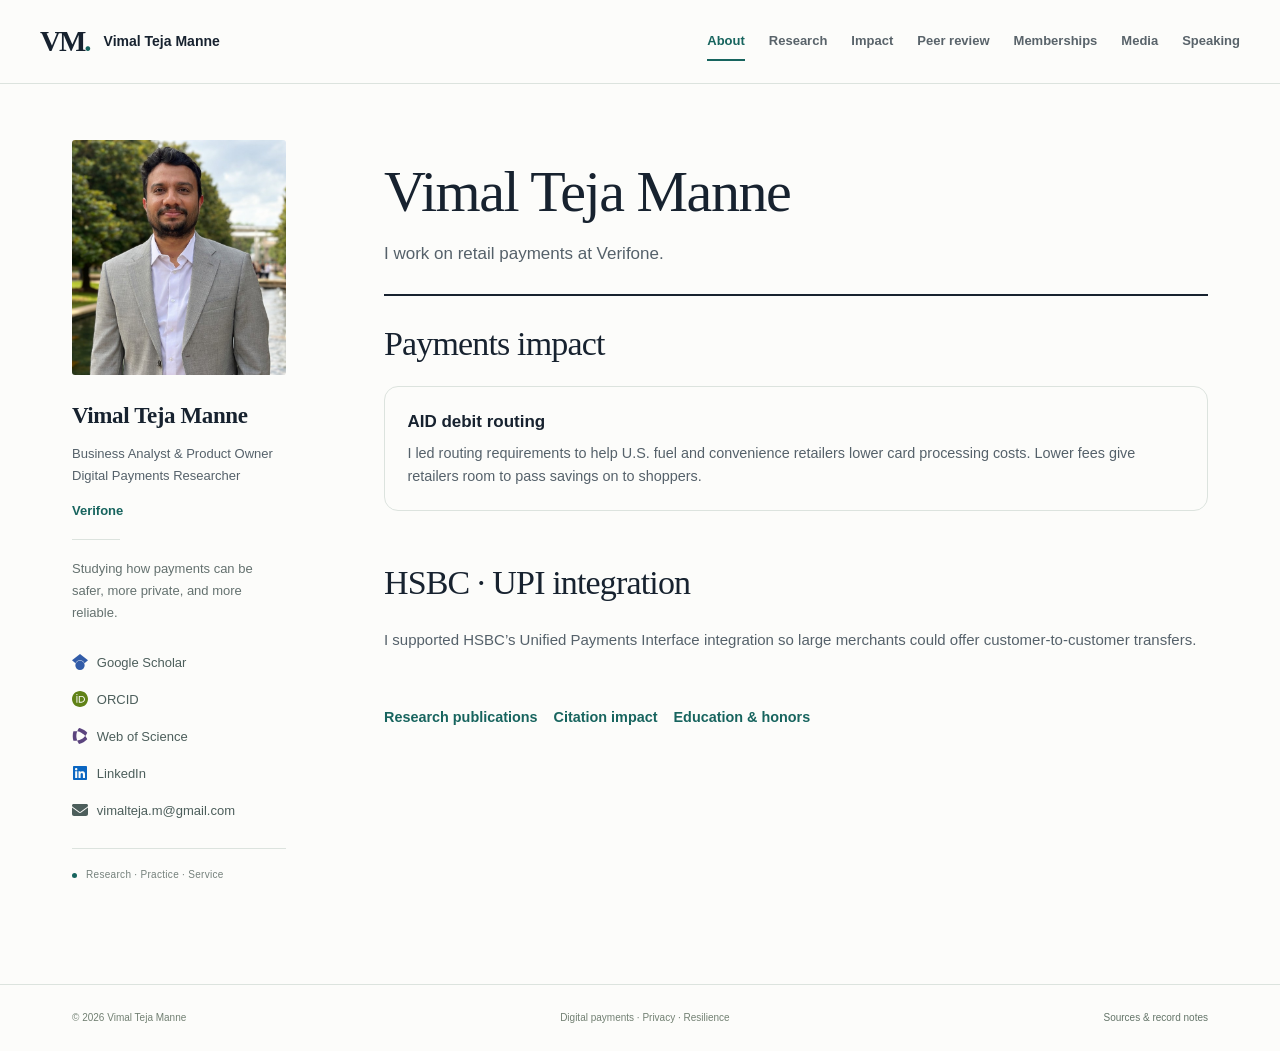
==== commit 588502c8: "Keep homepage impact focused on AID debit routing" ====
--- a/index.html
+++ b/index.html
@@ -1,18 +1,14 @@
-<!doctype html><html lang="en"><head><meta charset="utf-8"><meta name="viewport" content="width=device-width,initial-scale=1"><title>About | Vimal Teja Manne</title><meta name="description" content="Vimal Teja Manne's professional and scholarly portfolio: digital payments, fraud detection, privacy, resilient systems, and academic service."><meta property="og:title" content="About | Vimal Teja Manne"><meta property="og:description" content="Digital payments research and practice, with publications, professional service, and speaking."><meta property="og:type" content="website"><link rel="icon" href="./favicon.svg" type="image/svg+xml"><link rel="stylesheet" href="./style.css?v=payments-impact"><script src="./site.js" defer></script><link rel="canonical" href="https://vimaltejam-prog.github.io/"><meta property="og:url" content="https://vimaltejam-prog.github.io/"><meta property="og:image" content="https://vimaltejam-prog.github.io/vimal-teja-manne.jpg"><link rel="stylesheet" href="./profile-links.css"></head><body><a class="skip" href="#main">Skip to content</a><header class="masthead"><div class="masthead-inner"><a class="brand" href="./index.html"><span class="monogram">VM<span>.</span></span><span>Vimal Teja Manne</span></a><button class="menu-toggle" aria-expanded="false" aria-controls="main-nav">Menu <span aria-hidden="true">☰</span></button><nav id="main-nav" aria-label="Main navigation"><a href="./index.html" aria-current="page">About</a><a href="./publications.html" >Research</a><a href="./citation-impact.html" >Impact</a><a href="./peer-review.html" >Peer review</a><a href="./memberships.html" >Memberships</a><a href="./media.html" >Media</a><a href="./speaking.html" >Speaking</a></nav></div></header><div class="site-layout"><aside class="profile" aria-label="Profile"><img src="./vimal-teja-manne.jpg" width="240" height="240" alt="Vimal Teja Manne" fetchpriority="high"><a class="profile-name" href="./index.html">Vimal Teja Manne</a><p class="profile-role">Business Analyst &amp; Product Owner<br>Digital Payments Researcher</p><p class="affiliation">Verifone</p><div class="profile-rule"></div><p class="profile-bio">Studying how payments can be safer, more private, and more reliable.</p><ul class="profile-links" aria-label="Profiles and contact"><li><a href="https://scholar.google.com/citations?user=UysVplUAAAAJ&amp;hl=en" target="_blank" rel="noopener noreferrer"><img src="./profile-googlescholar.svg" width="16" height="16" alt=""><span class="profile-link-label">Google Scholar</span></a></li><li><a href="https://orcid.org/0009-0005-9759-9885" target="_blank" rel="noopener noreferrer"><img src="./profile-orcid.svg" width="16" height="16" alt=""><span class="profile-link-label">ORCID</span></a></li><li><a href="https://www.webofscience.com/wos/author/record/PQA-8836-2026" target="_blank" rel="noopener noreferrer"><img src="./profile-webofscience.svg" width="16" height="16" alt=""><span class="profile-link-label">Web of Science</span></a></li><li><a href="https://www.linkedin.com/in/mv9t9/" target="_blank" rel="noopener noreferrer"><img src="./profile-linkedin.svg" width="16" height="16" alt=""><span class="profile-link-label">LinkedIn</span></a></li><li><a href="mailto:vimalteja.m@gmail.com"><img src="./profile-email.svg" width="16" height="16" alt=""><span class="profile-link-label">vimalteja.m@gmail.com</span></a></li></ul><div class="sidebar-note"><span class="dot"></span> Research · Practice · Service</div></aside><main id="main" tabindex="-1">
+<!doctype html><html lang="en"><head><meta charset="utf-8"><meta name="viewport" content="width=device-width,initial-scale=1"><title>About | Vimal Teja Manne</title><meta name="description" content="Vimal Teja Manne's professional and scholarly portfolio: digital payments, fraud detection, privacy, resilient systems, and academic service."><meta property="og:title" content="About | Vimal Teja Manne"><meta property="og:description" content="Digital payments research and practice, with publications, professional service, and speaking."><meta property="og:type" content="website"><link rel="icon" href="./favicon.svg" type="image/svg+xml"><link rel="stylesheet" href="./style.css?v=aid-impact"><script src="./site.js" defer></script><link rel="canonical" href="https://vimaltejam-prog.github.io/"><meta property="og:url" content="https://vimaltejam-prog.github.io/"><meta property="og:image" content="https://vimaltejam-prog.github.io/vimal-teja-manne.jpg"><link rel="stylesheet" href="./profile-links.css"></head><body><a class="skip" href="#main">Skip to content</a><header class="masthead"><div class="masthead-inner"><a class="brand" href="./index.html"><span class="monogram">VM<span>.</span></span><span>Vimal Teja Manne</span></a><button class="menu-toggle" aria-expanded="false" aria-controls="main-nav">Menu <span aria-hidden="true">☰</span></button><nav id="main-nav" aria-label="Main navigation"><a href="./index.html" aria-current="page">About</a><a href="./publications.html" >Research</a><a href="./citation-impact.html" >Impact</a><a href="./peer-review.html" >Peer review</a><a href="./memberships.html" >Memberships</a><a href="./media.html" >Media</a><a href="./speaking.html" >Speaking</a></nav></div></header><div class="site-layout"><aside class="profile" aria-label="Profile"><img src="./vimal-teja-manne.jpg" width="240" height="240" alt="Vimal Teja Manne" fetchpriority="high"><a class="profile-name" href="./index.html">Vimal Teja Manne</a><p class="profile-role">Business Analyst &amp; Product Owner<br>Digital Payments Researcher</p><p class="affiliation">Verifone</p><div class="profile-rule"></div><p class="profile-bio">Studying how payments can be safer, more private, and more reliable.</p><ul class="profile-links" aria-label="Profiles and contact"><li><a href="https://scholar.google.com/citations?user=UysVplUAAAAJ&amp;hl=en" target="_blank" rel="noopener noreferrer"><img src="./profile-googlescholar.svg" width="16" height="16" alt=""><span class="profile-link-label">Google Scholar</span></a></li><li><a href="https://orcid.org/0009-0005-9759-9885" target="_blank" rel="noopener noreferrer"><img src="./profile-orcid.svg" width="16" height="16" alt=""><span class="profile-link-label">ORCID</span></a></li><li><a href="https://www.webofscience.com/wos/author/record/PQA-8836-2026" target="_blank" rel="noopener noreferrer"><img src="./profile-webofscience.svg" width="16" height="16" alt=""><span class="profile-link-label">Web of Science</span></a></li><li><a href="https://www.linkedin.com/in/mv9t9/" target="_blank" rel="noopener noreferrer"><img src="./profile-linkedin.svg" width="16" height="16" alt=""><span class="profile-link-label">LinkedIn</span></a></li><li><a href="mailto:vimalteja.m@gmail.com"><img src="./profile-email.svg" width="16" height="16" alt=""><span class="profile-link-label">vimalteja.m@gmail.com</span></a></li></ul><div class="sidebar-note"><span class="dot"></span> Research · Practice · Service</div></aside><main id="main" tabindex="-1">
 <header class="classic-profile home-intro">
   <h1>Vimal Teja Manne</h1>
-  <p class="classic-profile__summary">I work on retail payments at Verifone, with a focus on payment costs and access at checkout.</p>
+  <p class="classic-profile__summary">I work on retail payments at Verifone.</p>
 </header>
 <section class="about-section" aria-labelledby="payment-projects">
   <h2 id="payment-projects">Payments impact</h2>
-  <div class="focus-grid payment-impact-grid">
+  <div class="focus-grid payment-impact-grid payment-impact-single">
     <article class="focus-card">
       <h3>AID debit routing</h3>
       <p>I led routing requirements to help U.S. fuel and convenience retailers lower card processing costs. Lower fees give retailers room to pass savings on to shoppers.</p>
-    </article>
-    <article class="focus-card">
-      <h3>EBT payment acceptance</h3>
-      <p>My work on Electronic Benefits Transfer (EBT) acceptance aims to help retailers serve shoppers who use their benefits at checkout.</p>
     </article>
   </div>
 </section>
--- a/style.css
+++ b/style.css
@@ -217,3 +217,7 @@
     grid-template-columns: minmax(0, 1fr);
   }
 }
+
+.payment-impact-single {
+  grid-template-columns: minmax(0, 1fr);
+}
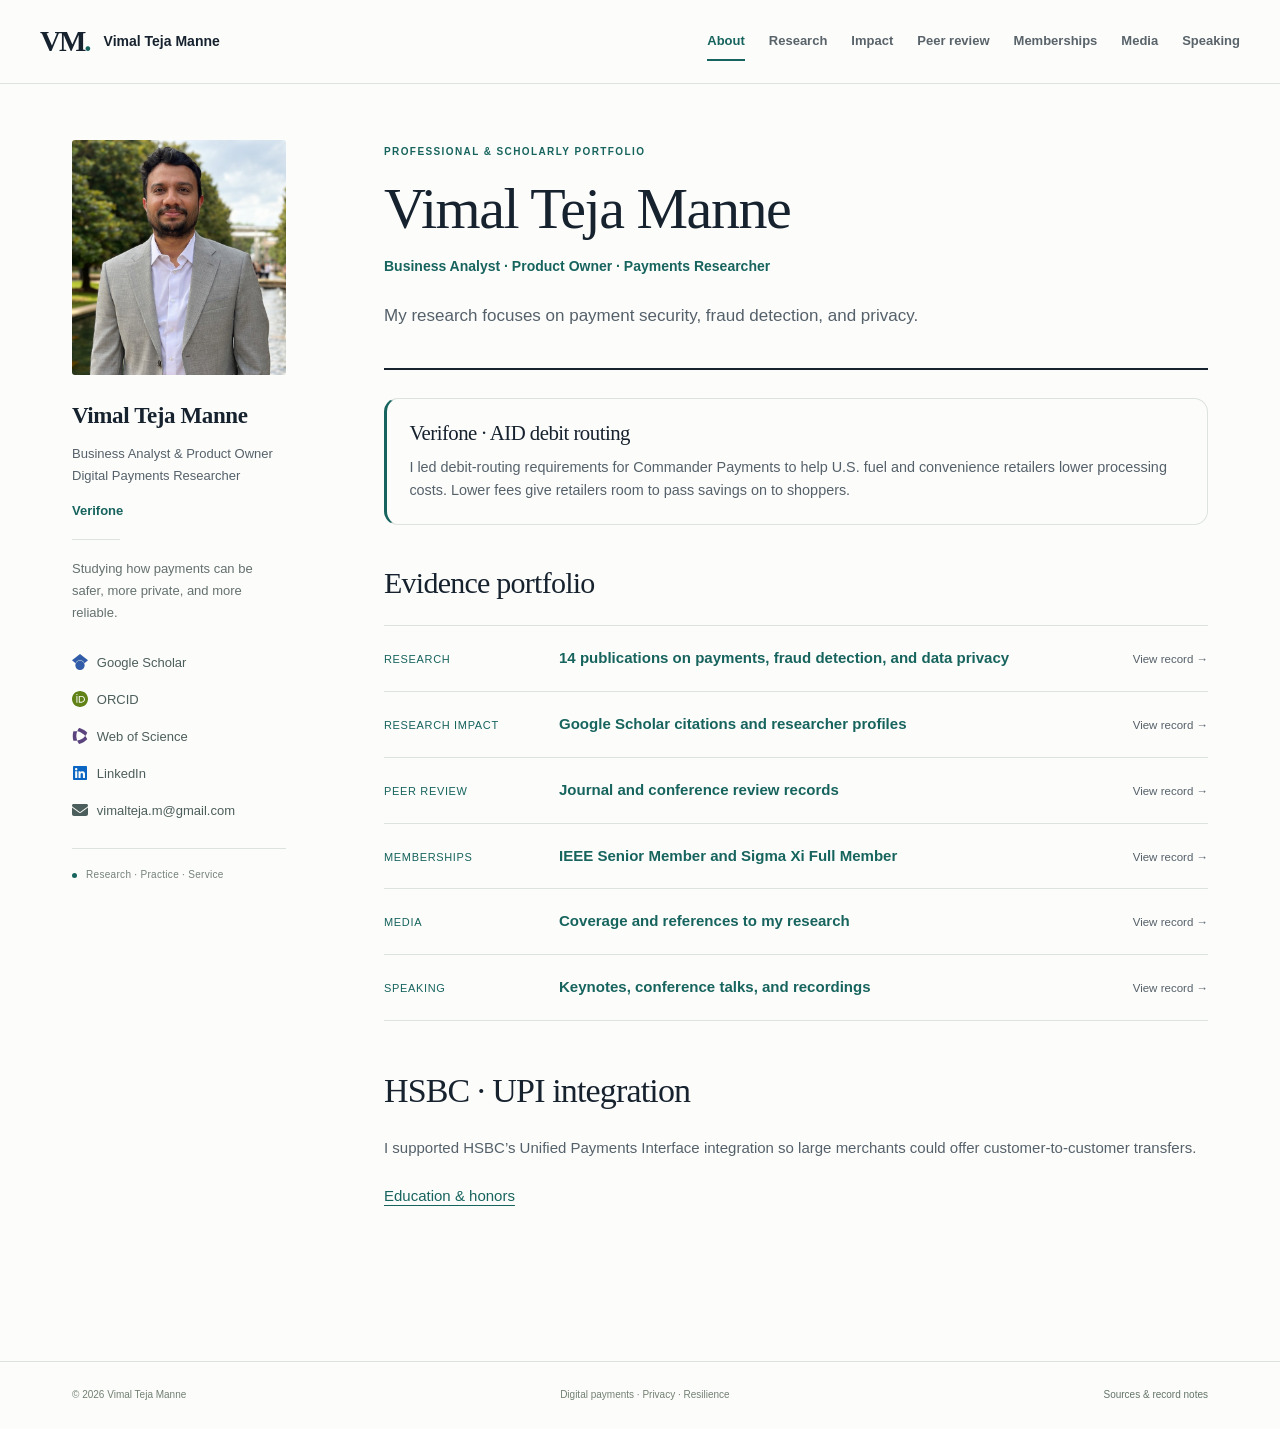
==== commit 13c25491: "Restore academic homepage layout and feature AID debit routing" ====
--- a/index.html
+++ b/index.html
@@ -1,24 +1,23 @@
-<!doctype html><html lang="en"><head><meta charset="utf-8"><meta name="viewport" content="width=device-width,initial-scale=1"><title>About | Vimal Teja Manne</title><meta name="description" content="Vimal Teja Manne's professional and scholarly portfolio: digital payments, fraud detection, privacy, resilient systems, and academic service."><meta property="og:title" content="About | Vimal Teja Manne"><meta property="og:description" content="Digital payments research and practice, with publications, professional service, and speaking."><meta property="og:type" content="website"><link rel="icon" href="./favicon.svg" type="image/svg+xml"><link rel="stylesheet" href="./style.css?v=aid-impact"><script src="./site.js" defer></script><link rel="canonical" href="https://vimaltejam-prog.github.io/"><meta property="og:url" content="https://vimaltejam-prog.github.io/"><meta property="og:image" content="https://vimaltejam-prog.github.io/vimal-teja-manne.jpg"><link rel="stylesheet" href="./profile-links.css"></head><body><a class="skip" href="#main">Skip to content</a><header class="masthead"><div class="masthead-inner"><a class="brand" href="./index.html"><span class="monogram">VM<span>.</span></span><span>Vimal Teja Manne</span></a><button class="menu-toggle" aria-expanded="false" aria-controls="main-nav">Menu <span aria-hidden="true">☰</span></button><nav id="main-nav" aria-label="Main navigation"><a href="./index.html" aria-current="page">About</a><a href="./publications.html" >Research</a><a href="./citation-impact.html" >Impact</a><a href="./peer-review.html" >Peer review</a><a href="./memberships.html" >Memberships</a><a href="./media.html" >Media</a><a href="./speaking.html" >Speaking</a></nav></div></header><div class="site-layout"><aside class="profile" aria-label="Profile"><img src="./vimal-teja-manne.jpg" width="240" height="240" alt="Vimal Teja Manne" fetchpriority="high"><a class="profile-name" href="./index.html">Vimal Teja Manne</a><p class="profile-role">Business Analyst &amp; Product Owner<br>Digital Payments Researcher</p><p class="affiliation">Verifone</p><div class="profile-rule"></div><p class="profile-bio">Studying how payments can be safer, more private, and more reliable.</p><ul class="profile-links" aria-label="Profiles and contact"><li><a href="https://scholar.google.com/citations?user=UysVplUAAAAJ&amp;hl=en" target="_blank" rel="noopener noreferrer"><img src="./profile-googlescholar.svg" width="16" height="16" alt=""><span class="profile-link-label">Google Scholar</span></a></li><li><a href="https://orcid.org/0009-0005-9759-9885" target="_blank" rel="noopener noreferrer"><img src="./profile-orcid.svg" width="16" height="16" alt=""><span class="profile-link-label">ORCID</span></a></li><li><a href="https://www.webofscience.com/wos/author/record/PQA-8836-2026" target="_blank" rel="noopener noreferrer"><img src="./profile-webofscience.svg" width="16" height="16" alt=""><span class="profile-link-label">Web of Science</span></a></li><li><a href="https://www.linkedin.com/in/mv9t9/" target="_blank" rel="noopener noreferrer"><img src="./profile-linkedin.svg" width="16" height="16" alt=""><span class="profile-link-label">LinkedIn</span></a></li><li><a href="mailto:vimalteja.m@gmail.com"><img src="./profile-email.svg" width="16" height="16" alt=""><span class="profile-link-label">vimalteja.m@gmail.com</span></a></li></ul><div class="sidebar-note"><span class="dot"></span> Research · Practice · Service</div></aside><main id="main" tabindex="-1">
-<header class="classic-profile home-intro">
+<!doctype html><html lang="en"><head><meta charset="utf-8"><meta name="viewport" content="width=device-width,initial-scale=1"><title>About | Vimal Teja Manne</title><meta name="description" content="Vimal Teja Manne's professional and scholarly portfolio: digital payments, fraud detection, privacy, resilient systems, and academic service."><meta property="og:title" content="About | Vimal Teja Manne"><meta property="og:description" content="Digital payments research and practice, with publications, professional service, and speaking."><meta property="og:type" content="website"><link rel="icon" href="./favicon.svg" type="image/svg+xml"><link rel="stylesheet" href="./style.css?v=academic-home"><script src="./site.js" defer></script><link rel="canonical" href="https://vimaltejam-prog.github.io/"><meta property="og:url" content="https://vimaltejam-prog.github.io/"><meta property="og:image" content="https://vimaltejam-prog.github.io/vimal-teja-manne.jpg"><link rel="stylesheet" href="./profile-links.css"></head><body><a class="skip" href="#main">Skip to content</a><header class="masthead"><div class="masthead-inner"><a class="brand" href="./index.html"><span class="monogram">VM<span>.</span></span><span>Vimal Teja Manne</span></a><button class="menu-toggle" aria-expanded="false" aria-controls="main-nav">Menu <span aria-hidden="true">☰</span></button><nav id="main-nav" aria-label="Main navigation"><a href="./index.html" aria-current="page">About</a><a href="./publications.html" >Research</a><a href="./citation-impact.html" >Impact</a><a href="./peer-review.html" >Peer review</a><a href="./memberships.html" >Memberships</a><a href="./media.html" >Media</a><a href="./speaking.html" >Speaking</a></nav></div></header><div class="site-layout"><aside class="profile" aria-label="Profile"><img src="./vimal-teja-manne.jpg" width="240" height="240" alt="Vimal Teja Manne" fetchpriority="high"><a class="profile-name" href="./index.html">Vimal Teja Manne</a><p class="profile-role">Business Analyst &amp; Product Owner<br>Digital Payments Researcher</p><p class="affiliation">Verifone</p><div class="profile-rule"></div><p class="profile-bio">Studying how payments can be safer, more private, and more reliable.</p><ul class="profile-links" aria-label="Profiles and contact"><li><a href="https://scholar.google.com/citations?user=UysVplUAAAAJ&amp;hl=en" target="_blank" rel="noopener noreferrer"><img src="./profile-googlescholar.svg" width="16" height="16" alt=""><span class="profile-link-label">Google Scholar</span></a></li><li><a href="https://orcid.org/0009-0005-9759-9885" target="_blank" rel="noopener noreferrer"><img src="./profile-orcid.svg" width="16" height="16" alt=""><span class="profile-link-label">ORCID</span></a></li><li><a href="https://www.webofscience.com/wos/author/record/PQA-8836-2026" target="_blank" rel="noopener noreferrer"><img src="./profile-webofscience.svg" width="16" height="16" alt=""><span class="profile-link-label">Web of Science</span></a></li><li><a href="https://www.linkedin.com/in/mv9t9/" target="_blank" rel="noopener noreferrer"><img src="./profile-linkedin.svg" width="16" height="16" alt=""><span class="profile-link-label">LinkedIn</span></a></li><li><a href="mailto:vimalteja.m@gmail.com"><img src="./profile-email.svg" width="16" height="16" alt=""><span class="profile-link-label">vimalteja.m@gmail.com</span></a></li></ul><div class="sidebar-note"><span class="dot"></span> Research · Practice · Service</div></aside><main id="main" tabindex="-1">
+<header class="classic-profile">
+  <p class="eyebrow">Professional &amp; scholarly portfolio</p>
   <h1>Vimal Teja Manne</h1>
-  <p class="classic-profile__summary">I work on retail payments at Verifone.</p>
+  <p class="classic-profile__role">Business Analyst · Product Owner · Payments Researcher</p>
+  <p class="classic-profile__summary">My research focuses on payment security, fraud detection, and privacy.</p>
 </header>
-<section class="about-section" aria-labelledby="payment-projects">
-  <h2 id="payment-projects">Payments impact</h2>
-  <div class="focus-grid payment-impact-grid payment-impact-single">
-    <article class="focus-card">
-      <h3>AID debit routing</h3>
-      <p>I led routing requirements to help U.S. fuel and convenience retailers lower card processing costs. Lower fees give retailers room to pass savings on to shoppers.</p>
-    </article>
+<section class="focus-card homepage-impact" aria-labelledby="payment-projects">
+  <h2 id="payment-projects">Verifone · AID debit routing</h2>
+  <p>I led debit-routing requirements for Commander Payments to help U.S. fuel and convenience retailers lower processing costs. Lower fees give retailers room to pass savings on to shoppers.</p>
+</section>
+<section aria-labelledby="portfolio-index">
+  <h2 id="portfolio-index">Evidence portfolio</h2>
+  <div class="evidence-index template-index">
+<a href="./publications.html"><span>Research</span><strong>14 publications on payments, fraud detection, and data privacy</strong><span aria-hidden="true">View record →</span></a><a href="./citation-impact.html"><span>Research impact</span><strong>Google Scholar citations and researcher profiles</strong><span aria-hidden="true">View record →</span></a><a href="./peer-review.html"><span>Peer Review</span><strong>Journal and conference review records</strong><span aria-hidden="true">View record →</span></a><a href="./memberships.html"><span>Memberships</span><strong>IEEE Senior Member and Sigma Xi Full Member</strong><span aria-hidden="true">View record →</span></a><a href="./media.html"><span>Media</span><strong>Coverage and references to my research</strong><span aria-hidden="true">View record →</span></a><a href="./speaking.html"><span>Speaking</span><strong>Keynotes, conference talks, and recordings</strong><span aria-hidden="true">View record →</span></a>
   </div>
 </section>
 <section class="about-section" aria-labelledby="hsbc-project">
   <h2 id="hsbc-project">HSBC · UPI integration</h2>
   <p>I supported HSBC’s Unified Payments Interface integration so large merchants could offer customer-to-customer transfers.</p>
+  <p><a href="./honors.html">Education &amp; honors</a></p>
 </section>
-<div class="pub-links homepage-links">
-  <a href="./publications.html">Research publications</a>
-  <a href="./citation-impact.html">Citation impact</a>
-  <a href="./honors.html">Education &amp; honors</a>
-</div>
 </main></div><footer><div><span>© 2026 Vimal Teja Manne</span><span>Digital payments · Privacy · Resilience</span><a href="./sources.html">Sources &amp; record notes</a></div></footer></body></html>
--- a/style.css
+++ b/style.css
@@ -198,26 +198,33 @@
   }
 }
 
-.home-intro {
-  padding-bottom: 1.5rem;
-}
-.payment-impact-grid {
-  grid-template-columns: repeat(2, minmax(0, 1fr));
-  margin: 0;
-}
-.payment-impact-grid .focus-card h3 {
-  margin-top: 0;
-}
-.homepage-links {
-  margin-top: 1rem;
-  font-size: 0.9rem;
+.homepage-impact {
+  margin: 0 0 2.5rem;
+  border-inline-start: 3px solid var(--portfolio-accent);
+}
+.homepage-impact h2 {
+  font-size: 1.3rem;
+  margin: 0 0 0.6rem;
+}
+.template-index a {
+  grid-template-columns: minmax(8rem, 10rem) minmax(0, 1fr) auto;
+  align-items: baseline;
+}
+.template-index a > strong {
+  font-size: 0.94rem;
+  font-weight: 600;
+}
+.template-index a:hover > strong,
+.template-index a:focus-visible > strong {
+  text-decoration: underline;
 }
 @media (max-width: 760px) {
-  .payment-impact-grid {
-    grid-template-columns: minmax(0, 1fr);
-  }
-}
-
-.payment-impact-single {
-  grid-template-columns: minmax(0, 1fr);
-}
+  .template-index a {
+    grid-template-columns: minmax(0, 1fr) auto;
+    row-gap: 0.35rem;
+  }
+  .template-index a > strong {
+    grid-column: 1 / -1;
+    grid-row: 2;
+  }
+}
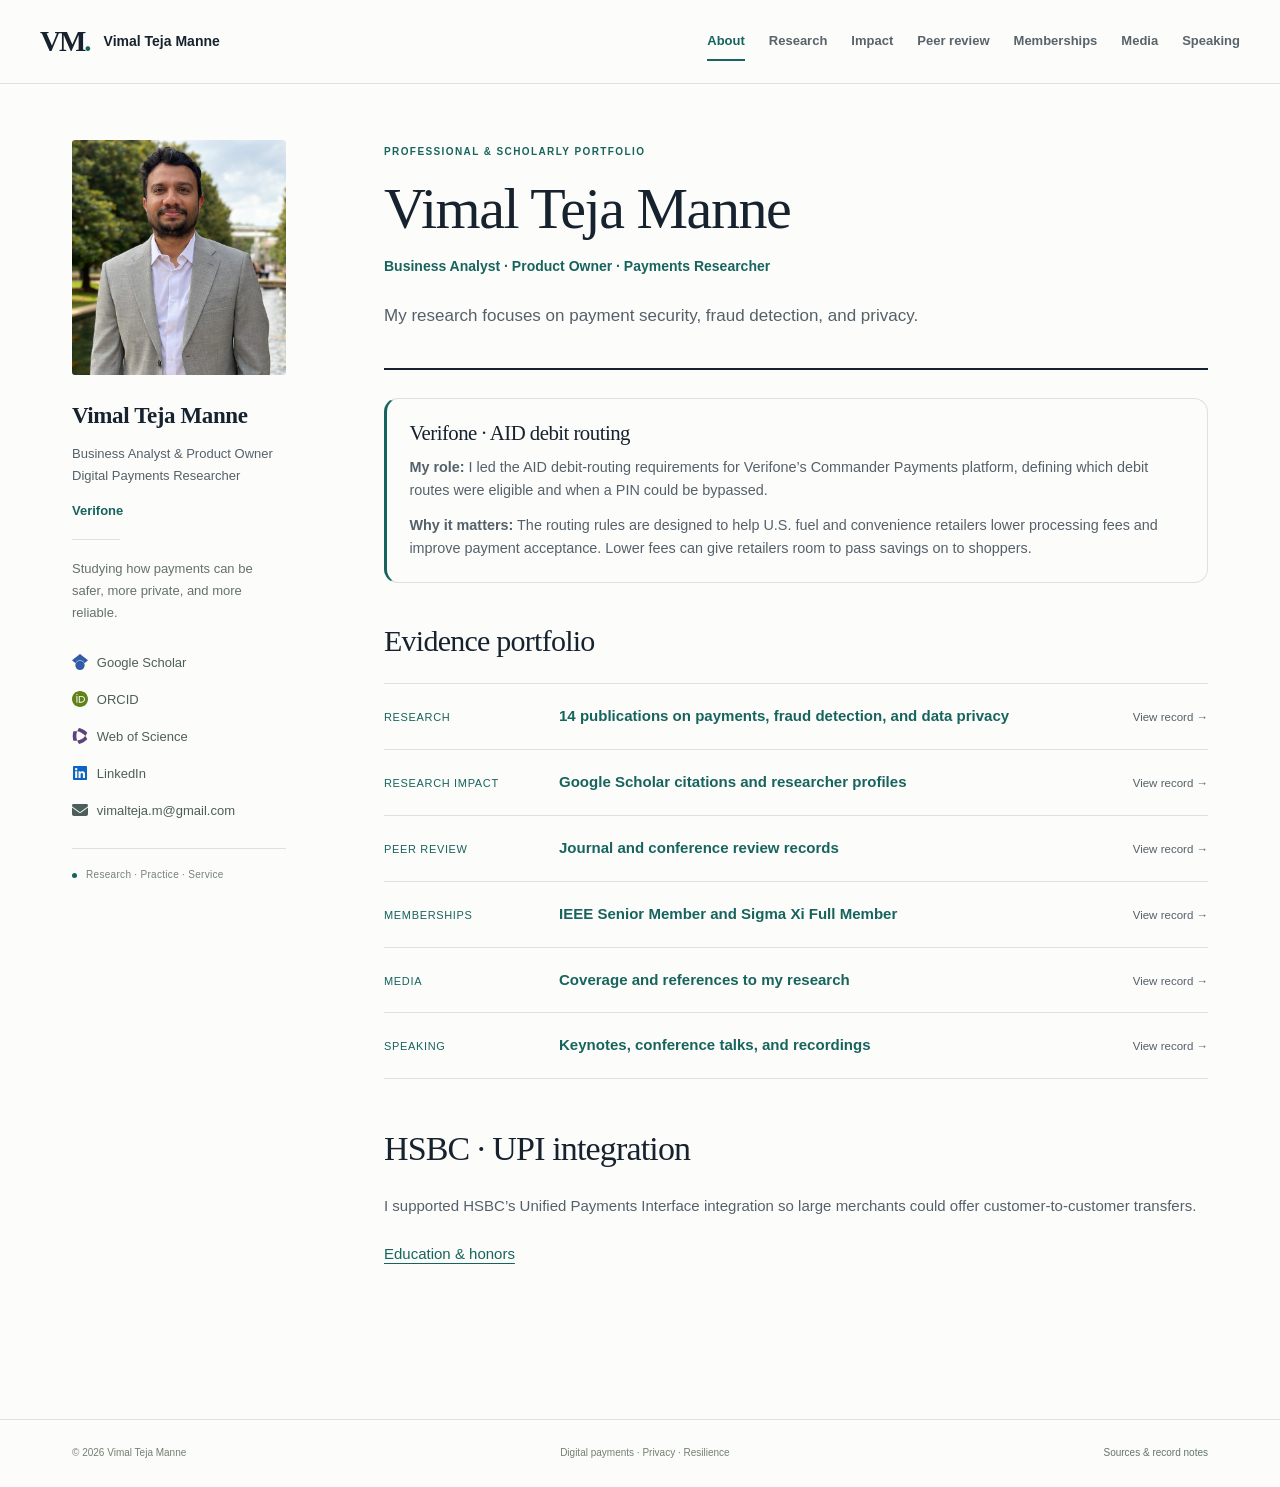
==== commit 60c1a03b: "Clarify the AID routing contribution and shopper impact" ====
--- a/index.html
+++ b/index.html
@@ -1,4 +1,4 @@
-<!doctype html><html lang="en"><head><meta charset="utf-8"><meta name="viewport" content="width=device-width,initial-scale=1"><title>About | Vimal Teja Manne</title><meta name="description" content="Vimal Teja Manne's professional and scholarly portfolio: digital payments, fraud detection, privacy, resilient systems, and academic service."><meta property="og:title" content="About | Vimal Teja Manne"><meta property="og:description" content="Digital payments research and practice, with publications, professional service, and speaking."><meta property="og:type" content="website"><link rel="icon" href="./favicon.svg" type="image/svg+xml"><link rel="stylesheet" href="./style.css?v=academic-home"><script src="./site.js" defer></script><link rel="canonical" href="https://vimaltejam-prog.github.io/"><meta property="og:url" content="https://vimaltejam-prog.github.io/"><meta property="og:image" content="https://vimaltejam-prog.github.io/vimal-teja-manne.jpg"><link rel="stylesheet" href="./profile-links.css"></head><body><a class="skip" href="#main">Skip to content</a><header class="masthead"><div class="masthead-inner"><a class="brand" href="./index.html"><span class="monogram">VM<span>.</span></span><span>Vimal Teja Manne</span></a><button class="menu-toggle" aria-expanded="false" aria-controls="main-nav">Menu <span aria-hidden="true">☰</span></button><nav id="main-nav" aria-label="Main navigation"><a href="./index.html" aria-current="page">About</a><a href="./publications.html" >Research</a><a href="./citation-impact.html" >Impact</a><a href="./peer-review.html" >Peer review</a><a href="./memberships.html" >Memberships</a><a href="./media.html" >Media</a><a href="./speaking.html" >Speaking</a></nav></div></header><div class="site-layout"><aside class="profile" aria-label="Profile"><img src="./vimal-teja-manne.jpg" width="240" height="240" alt="Vimal Teja Manne" fetchpriority="high"><a class="profile-name" href="./index.html">Vimal Teja Manne</a><p class="profile-role">Business Analyst &amp; Product Owner<br>Digital Payments Researcher</p><p class="affiliation">Verifone</p><div class="profile-rule"></div><p class="profile-bio">Studying how payments can be safer, more private, and more reliable.</p><ul class="profile-links" aria-label="Profiles and contact"><li><a href="https://scholar.google.com/citations?user=UysVplUAAAAJ&amp;hl=en" target="_blank" rel="noopener noreferrer"><img src="./profile-googlescholar.svg" width="16" height="16" alt=""><span class="profile-link-label">Google Scholar</span></a></li><li><a href="https://orcid.org/0009-0005-9759-9885" target="_blank" rel="noopener noreferrer"><img src="./profile-orcid.svg" width="16" height="16" alt=""><span class="profile-link-label">ORCID</span></a></li><li><a href="https://www.webofscience.com/wos/author/record/PQA-8836-2026" target="_blank" rel="noopener noreferrer"><img src="./profile-webofscience.svg" width="16" height="16" alt=""><span class="profile-link-label">Web of Science</span></a></li><li><a href="https://www.linkedin.com/in/mv9t9/" target="_blank" rel="noopener noreferrer"><img src="./profile-linkedin.svg" width="16" height="16" alt=""><span class="profile-link-label">LinkedIn</span></a></li><li><a href="mailto:vimalteja.m@gmail.com"><img src="./profile-email.svg" width="16" height="16" alt=""><span class="profile-link-label">vimalteja.m@gmail.com</span></a></li></ul><div class="sidebar-note"><span class="dot"></span> Research · Practice · Service</div></aside><main id="main" tabindex="-1">
+<!doctype html><html lang="en"><head><meta charset="utf-8"><meta name="viewport" content="width=device-width,initial-scale=1"><title>About | Vimal Teja Manne</title><meta name="description" content="Vimal Teja Manne's professional and scholarly portfolio: digital payments, fraud detection, privacy, resilient systems, and academic service."><meta property="og:title" content="About | Vimal Teja Manne"><meta property="og:description" content="Digital payments research and practice, with publications, professional service, and speaking."><meta property="og:type" content="website"><link rel="icon" href="./favicon.svg" type="image/svg+xml"><link rel="stylesheet" href="./style.css?v=routing-impact"><script src="./site.js" defer></script><link rel="canonical" href="https://vimaltejam-prog.github.io/"><meta property="og:url" content="https://vimaltejam-prog.github.io/"><meta property="og:image" content="https://vimaltejam-prog.github.io/vimal-teja-manne.jpg"><link rel="stylesheet" href="./profile-links.css"></head><body><a class="skip" href="#main">Skip to content</a><header class="masthead"><div class="masthead-inner"><a class="brand" href="./index.html"><span class="monogram">VM<span>.</span></span><span>Vimal Teja Manne</span></a><button class="menu-toggle" aria-expanded="false" aria-controls="main-nav">Menu <span aria-hidden="true">☰</span></button><nav id="main-nav" aria-label="Main navigation"><a href="./index.html" aria-current="page">About</a><a href="./publications.html" >Research</a><a href="./citation-impact.html" >Impact</a><a href="./peer-review.html" >Peer review</a><a href="./memberships.html" >Memberships</a><a href="./media.html" >Media</a><a href="./speaking.html" >Speaking</a></nav></div></header><div class="site-layout"><aside class="profile" aria-label="Profile"><img src="./vimal-teja-manne.jpg" width="240" height="240" alt="Vimal Teja Manne" fetchpriority="high"><a class="profile-name" href="./index.html">Vimal Teja Manne</a><p class="profile-role">Business Analyst &amp; Product Owner<br>Digital Payments Researcher</p><p class="affiliation">Verifone</p><div class="profile-rule"></div><p class="profile-bio">Studying how payments can be safer, more private, and more reliable.</p><ul class="profile-links" aria-label="Profiles and contact"><li><a href="https://scholar.google.com/citations?user=UysVplUAAAAJ&amp;hl=en" target="_blank" rel="noopener noreferrer"><img src="./profile-googlescholar.svg" width="16" height="16" alt=""><span class="profile-link-label">Google Scholar</span></a></li><li><a href="https://orcid.org/0009-0005-9759-9885" target="_blank" rel="noopener noreferrer"><img src="./profile-orcid.svg" width="16" height="16" alt=""><span class="profile-link-label">ORCID</span></a></li><li><a href="https://www.webofscience.com/wos/author/record/PQA-8836-2026" target="_blank" rel="noopener noreferrer"><img src="./profile-webofscience.svg" width="16" height="16" alt=""><span class="profile-link-label">Web of Science</span></a></li><li><a href="https://www.linkedin.com/in/mv9t9/" target="_blank" rel="noopener noreferrer"><img src="./profile-linkedin.svg" width="16" height="16" alt=""><span class="profile-link-label">LinkedIn</span></a></li><li><a href="mailto:vimalteja.m@gmail.com"><img src="./profile-email.svg" width="16" height="16" alt=""><span class="profile-link-label">vimalteja.m@gmail.com</span></a></li></ul><div class="sidebar-note"><span class="dot"></span> Research · Practice · Service</div></aside><main id="main" tabindex="-1">
 <header class="classic-profile">
   <p class="eyebrow">Professional &amp; scholarly portfolio</p>
   <h1>Vimal Teja Manne</h1>
@@ -7,7 +7,8 @@
 </header>
 <section class="focus-card homepage-impact" aria-labelledby="payment-projects">
   <h2 id="payment-projects">Verifone · AID debit routing</h2>
-  <p>I led debit-routing requirements for Commander Payments to help U.S. fuel and convenience retailers lower processing costs. Lower fees give retailers room to pass savings on to shoppers.</p>
+  <p><strong>My role:</strong> I led the AID debit-routing requirements for Verifone’s Commander Payments platform, defining which debit routes were eligible and when a PIN could be bypassed.</p>
+  <p><strong>Why it matters:</strong> The routing rules are designed to help U.S. fuel and convenience retailers lower processing fees and improve payment acceptance. Lower fees can give retailers room to pass savings on to shoppers.</p>
 </section>
 <section aria-labelledby="portfolio-index">
   <h2 id="portfolio-index">Evidence portfolio</h2>
--- a/style.css
+++ b/style.css
@@ -228,3 +228,7 @@
     grid-row: 2;
   }
 }
+
+.homepage-impact p + p {
+  margin-top: 0.75rem !important;
+}
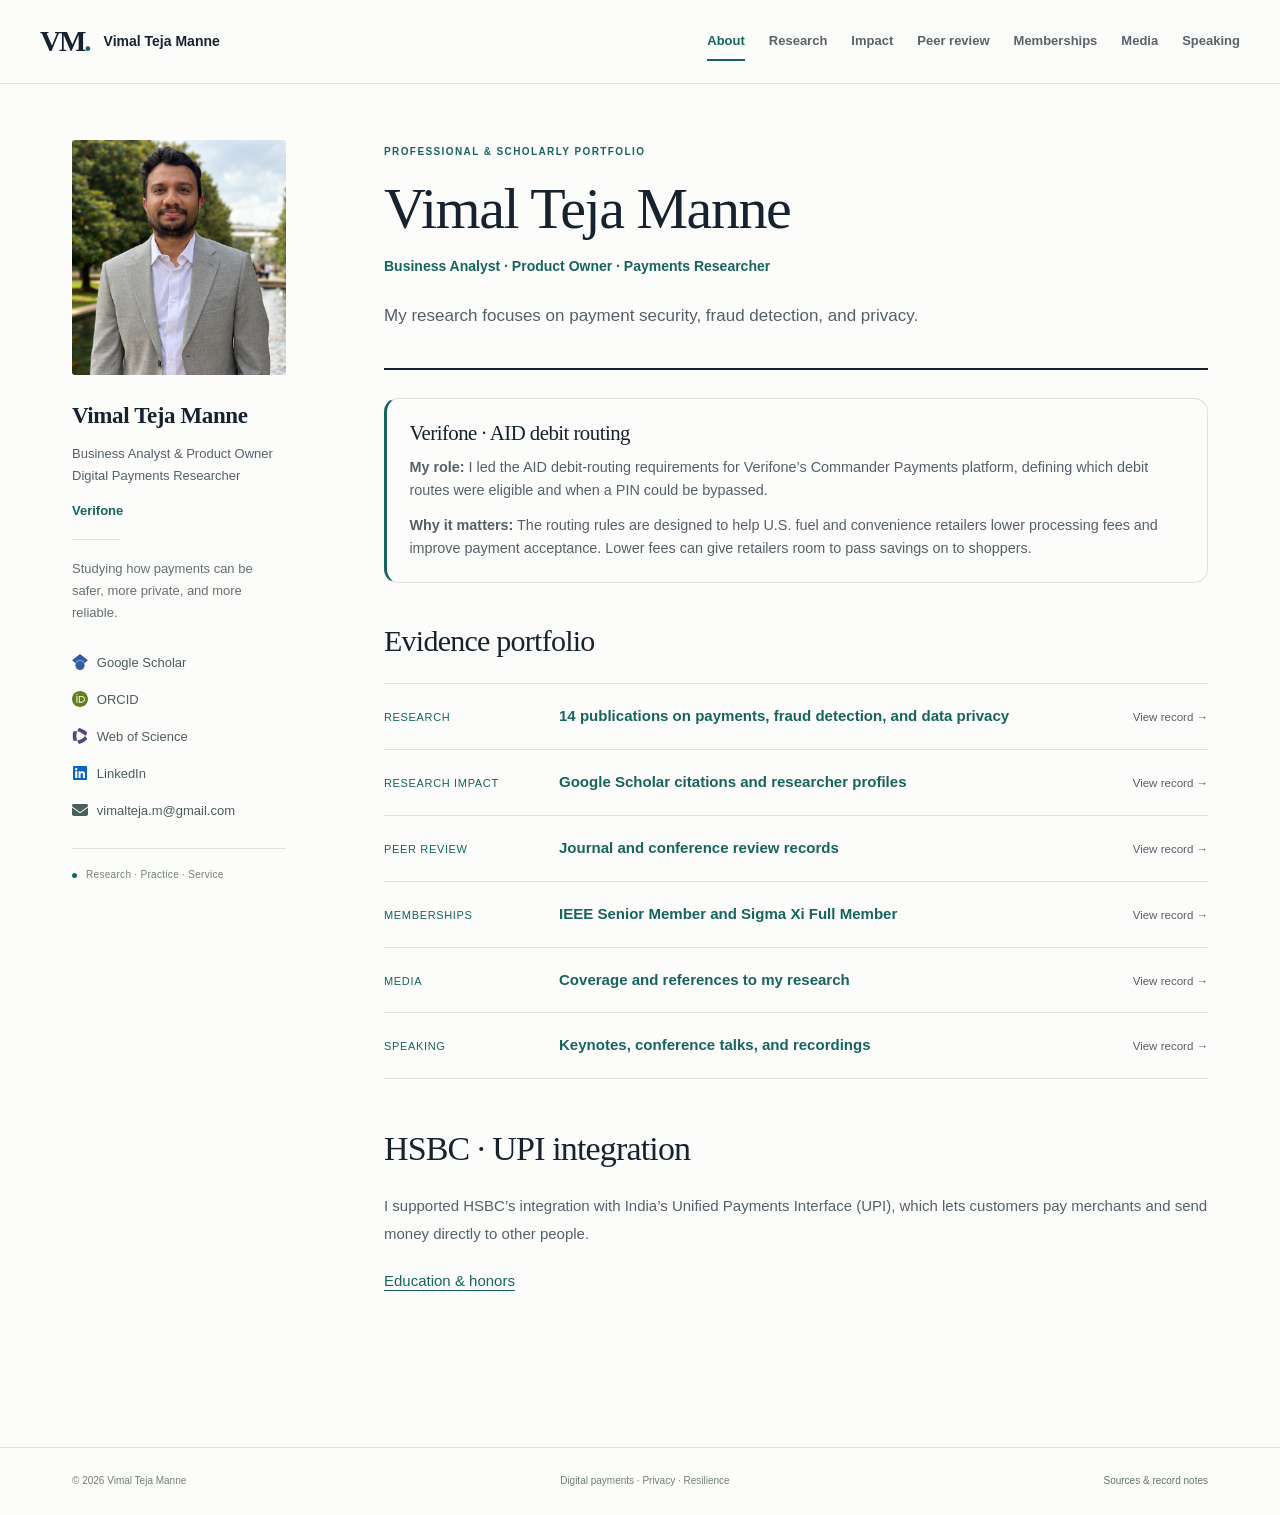
==== commit 5ef0754f: "Clarify merchant payments and person-to-person UPI transfers" ====
--- a/index.html
+++ b/index.html
@@ -18,7 +18,7 @@
 </section>
 <section class="about-section" aria-labelledby="hsbc-project">
   <h2 id="hsbc-project">HSBC · UPI integration</h2>
-  <p>I supported HSBC’s Unified Payments Interface integration so large merchants could offer customer-to-customer transfers.</p>
+  <p>I supported HSBC’s integration with India’s Unified Payments Interface (UPI), which lets customers pay merchants and send money directly to other people.</p>
   <p><a href="./honors.html">Education &amp; honors</a></p>
 </section>
 </main></div><footer><div><span>© 2026 Vimal Teja Manne</span><span>Digital payments · Privacy · Resilience</span><a href="./sources.html">Sources &amp; record notes</a></div></footer></body></html>
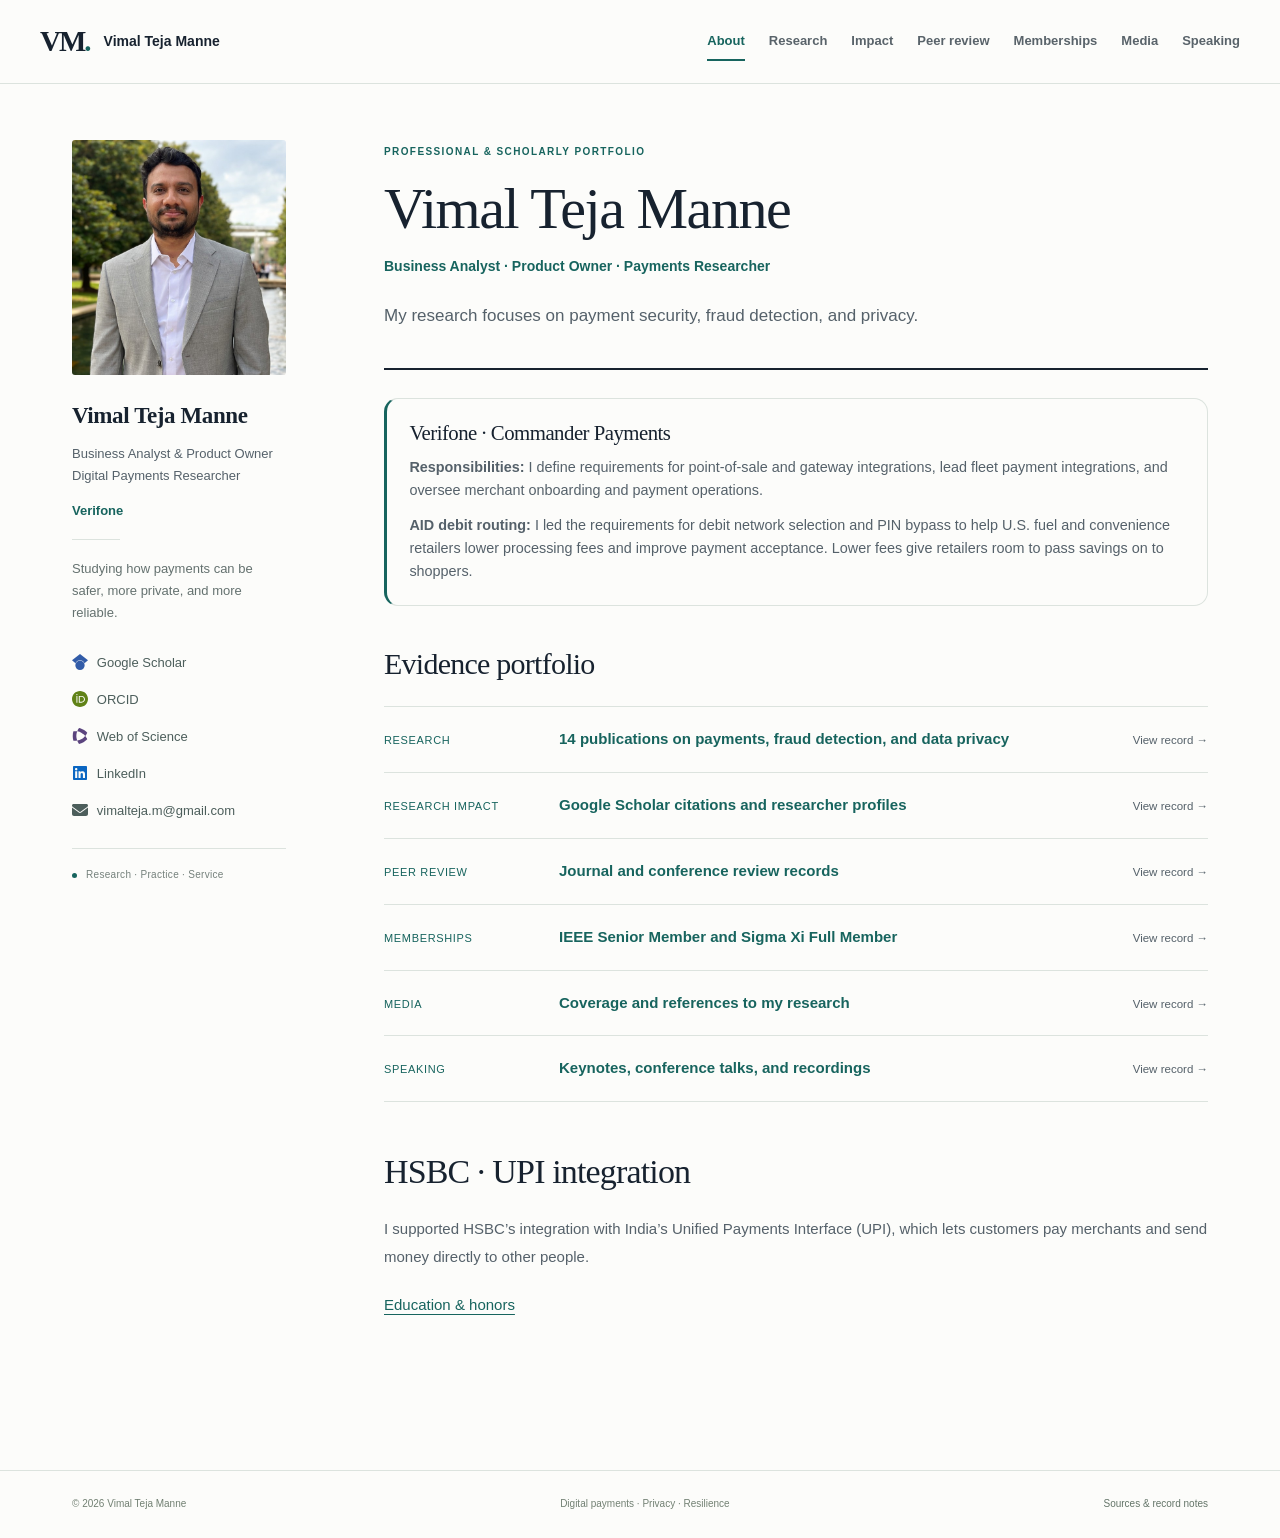
==== commit 43206782: "Describe Commander Payments responsibilities and retain the AID impact" ====
--- a/index.html
+++ b/index.html
@@ -6,9 +6,9 @@
   <p class="classic-profile__summary">My research focuses on payment security, fraud detection, and privacy.</p>
 </header>
 <section class="focus-card homepage-impact" aria-labelledby="payment-projects">
-  <h2 id="payment-projects">Verifone · AID debit routing</h2>
-  <p><strong>My role:</strong> I led the AID debit-routing requirements for Verifone’s Commander Payments platform, defining which debit routes were eligible and when a PIN could be bypassed.</p>
-  <p><strong>Why it matters:</strong> The routing rules are designed to help U.S. fuel and convenience retailers lower processing fees and improve payment acceptance. Lower fees can give retailers room to pass savings on to shoppers.</p>
+  <h2 id="payment-projects">Verifone · Commander Payments</h2>
+  <p><strong>Responsibilities:</strong> I define requirements for point-of-sale and gateway integrations, lead fleet payment integrations, and oversee merchant onboarding and payment operations.</p>
+  <p><strong>AID debit routing:</strong> I led the requirements for debit network selection and PIN bypass to help U.S. fuel and convenience retailers lower processing fees and improve payment acceptance. Lower fees give retailers room to pass savings on to shoppers.</p>
 </section>
 <section aria-labelledby="portfolio-index">
   <h2 id="portfolio-index">Evidence portfolio</h2>
